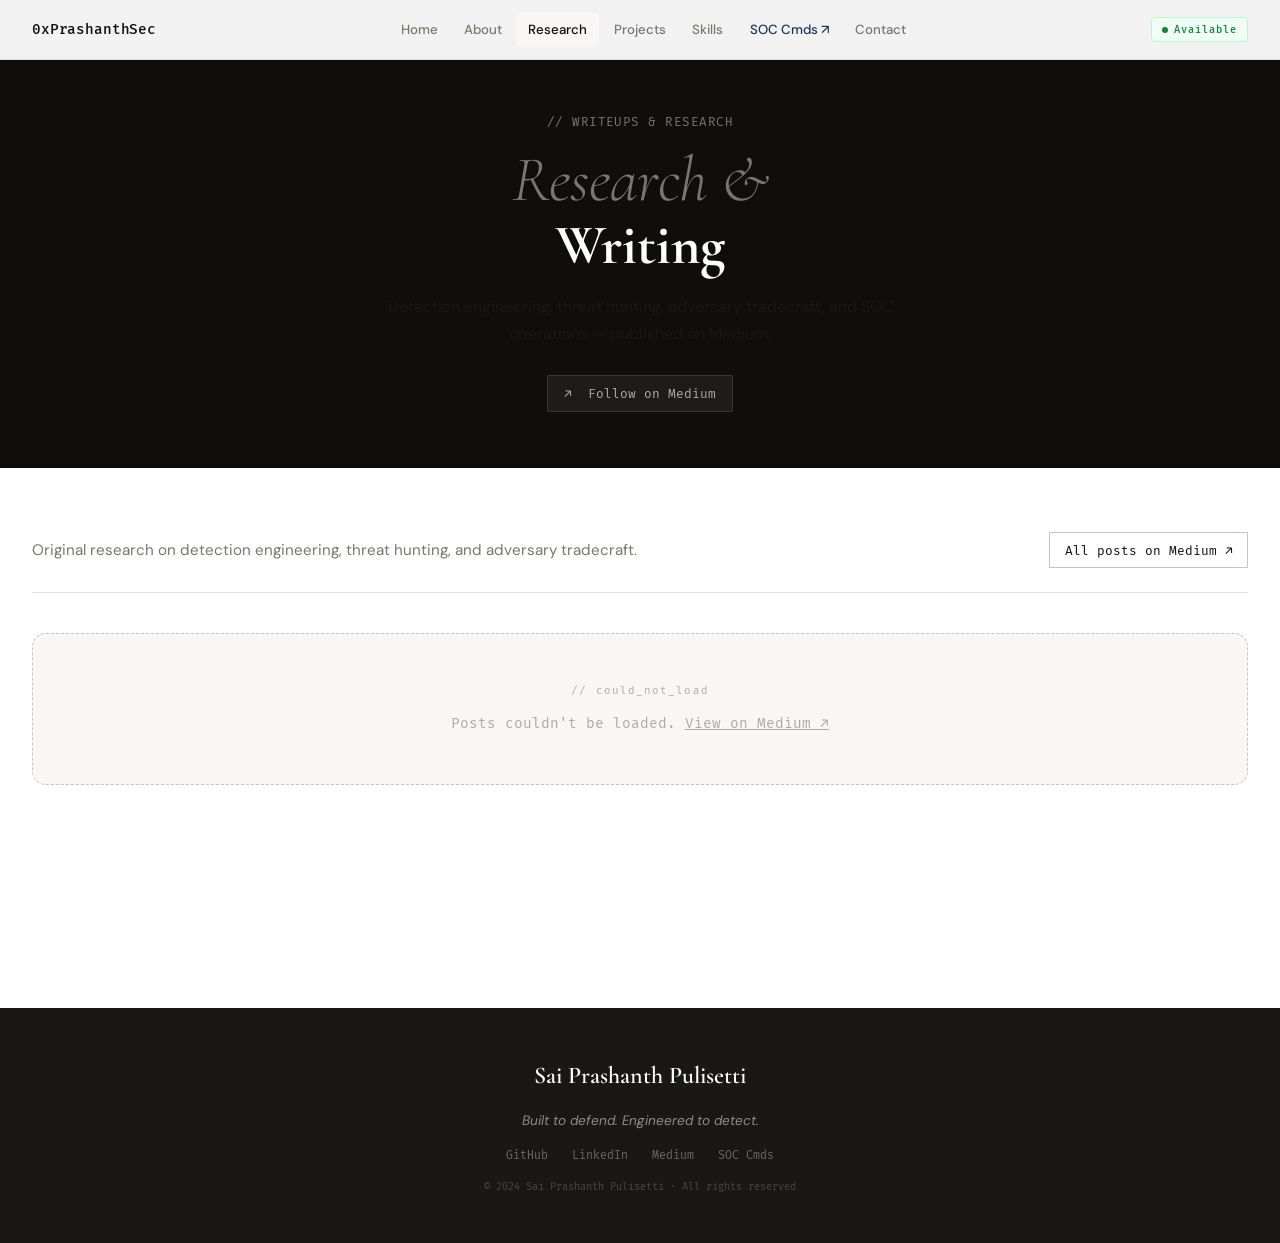
==== research.html @ 83d2a05a "Move Research to dedicated page with Medium RSS feed Creates research.html as a standalone page that" ====
<!DOCTYPE html>
<html lang="en">
<head>
    <meta charset="UTF-8">
    <meta name="viewport" content="width=device-width, initial-scale=1.0">
    <meta name="description" content="Research & Writing — Sai Prashanth Pulisetti. Detection engineering, threat hunting, and adversary tradecraft on Medium.">
    <title>Research — Sai Prashanth</title>
    <link rel="preconnect" href="https://fonts.googleapis.com">
    <link rel="preconnect" href="https://fonts.gstatic.com" crossorigin>
    <link href="https://fonts.googleapis.com/css2?family=Cormorant+Garamond:ital,wght@0,300;0,400;0,500;0,600;0,700;1,400&family=DM+Sans:opsz,wght@9..40,300;9..40,400;9..40,500;9..40,600&family=Fira+Mono:wght@400;500&display=swap" rel="stylesheet">
    <link rel="stylesheet" href="./styles.css">
    <style>
        .research-page-hero {
            padding: 7rem 0 3.5rem;
            background: var(--black);
            text-align: center;
        }
        .research-page-hero .sec-tag {
            color: var(--gray-500);
            font-family: var(--font-mono);
            font-size: .78rem;
            letter-spacing: .12em;
            text-transform: uppercase;
            display: block;
            margin-bottom: .75rem;
        }
        .research-page-hero h1 {
            font-family: var(--font-display);
            font-size: clamp(2.2rem, 5vw, 3.5rem);
            font-weight: 300;
            color: var(--white);
            line-height: 1.1;
            margin-bottom: 1rem;
        }
        .research-page-hero h1 strong {
            font-weight: 700;
        }
        .research-page-hero p {
            color: var(--gray-400);
            font-size: 1rem;
            max-width: 540px;
            margin: 0 auto 1.75rem;
            line-height: 1.7;
        }
        .research-page-hero .medium-badge {
            display: inline-flex;
            align-items: center;
            gap: .5rem;
            background: rgba(255,255,255,.06);
            border: 1px solid rgba(255,255,255,.12);
            color: var(--gray-300);
            font-family: var(--font-mono);
            font-size: .8rem;
            padding: .45rem 1rem;
            border-radius: 2px;
            text-decoration: none;
            transition: background .2s, border-color .2s;
        }
        .research-page-hero .medium-badge:hover {
            background: rgba(255,255,255,.1);
            border-color: rgba(255,255,255,.25);
        }
        .research-main {
            background: var(--bg-light);
            min-height: 60vh;
            padding: 4rem 0 6rem;
        }
        .research-topbar {
            display: flex;
            align-items: center;
            justify-content: space-between;
            flex-wrap: wrap;
            gap: 1rem;
            margin-bottom: 2.5rem;
            padding-bottom: 1.5rem;
            border-bottom: 1px solid var(--border);
        }
        .research-topbar p {
            color: var(--gray-500);
            font-size: .95rem;
            margin: 0;
        }
        .research-topbar a {
            font-family: var(--font-mono);
            font-size: .8rem;
            color: var(--black);
            border: 1px solid var(--border-dk);
            padding: .4rem .9rem;
            text-decoration: none;
            transition: background .2s;
        }
        .research-topbar a:hover {
            background: var(--black);
            color: var(--white);
        }
    </style>
</head>
<body>

    <!-- Navigation -->
    <nav class="navbar" id="navbar">
        <div class="nav-inner">
            <a href="index.html" class="nav-brand">0xPrashanthSec</a>
            <ul class="nav-list" id="nav-list">
                <li><a href="index.html#home" class="nlink">Home</a></li>
                <li><a href="index.html#about" class="nlink">About</a></li>
                <li><a href="research.html" class="nlink active">Research</a></li>
                <li><a href="index.html#projects" class="nlink">Projects</a></li>
                <li><a href="index.html#arsenal" class="nlink">Skills</a></li>
                <li><a href="https://github.com/0xPrashanthSec/SOC-Investigations" target="_blank" class="nlink nlink-ext">SOC Cmds ↗</a></li>
                <li><a href="index.html#contact" class="nlink">Contact</a></li>
            </ul>
            <div class="nav-trail">
                <div class="availability"><span class="av-dot"></span><span>Available</span></div>
                <button class="burger" id="burger">
                    <span></span><span></span><span></span>
                </button>
            </div>
        </div>
    </nav>

    <!-- Page Hero -->
    <div class="research-page-hero">
        <span class="sec-tag">// writeups &amp; research</span>
        <h1><em class="ht-light">Research &amp;</em> <strong>Writing</strong></h1>
        <p>Detection engineering, threat hunting, adversary tradecraft, and SOC operations — published on Medium.</p>
        <a href="https://medium.com/@prashanth-pulisetti" target="_blank" rel="noopener noreferrer" class="medium-badge">
            ↗ &nbsp;Follow on Medium
        </a>
    </div>

    <!-- Blog Listing -->
    <div class="research-main">
        <div class="container">
            <div class="research-topbar">
                <p>Original research on detection engineering, threat hunting, and adversary tradecraft.</p>
                <a href="https://medium.com/@prashanth-pulisetti" target="_blank" rel="noopener noreferrer">All posts on Medium ↗</a>
            </div>
            <div id="medium-posts">
                <div class="research-placeholder">
                    <span class="rph-label">// loading</span>
                    <p>Fetching posts…</p>
                </div>
            </div>
        </div>
    </div>

    <!-- Footer -->
    <footer class="footer">
        <div class="container">
            <div class="footer-inner">
                <div class="footer-logo">Sai Prashanth Pulisetti</div>
                <p class="footer-sub">Built to defend. Engineered to detect.</p>
                <div class="footer-links">
                    <a href="https://github.com/0xPrashanthSec" target="_blank">GitHub</a>
                    <a href="https://linkedin.com/in/0xPrashanthSec" target="_blank">LinkedIn</a>
                    <a href="https://medium.com/@prashanth-pulisetti" target="_blank">Medium</a>
                    <a href="https://github.com/0xPrashanthSec/SOC-Investigations" target="_blank">SOC Cmds</a>
                </div>
                <p class="footer-copy">© 2024 Sai Prashanth Pulisetti · All rights reserved</p>
            </div>
        </div>
    </footer>

    <script src="./script.js"></script>
    <script>
    (function () {
        var USERNAME   = 'prashanth-pulisetti';
        var MEDIUM_RSS = 'https://medium.com/feed/@' + USERNAME;

        function fmt(dateStr) {
            return new Date(dateStr).toLocaleDateString('en-US', { year:'numeric', month:'short', day:'numeric' });
        }
        function strip(html) {
            var d = document.createElement('div'); d.innerHTML = html;
            return (d.textContent || d.innerText || '').trim();
        }

        function parseRSS(xmlStr) {
            var doc   = new DOMParser().parseFromString(xmlStr, 'text/xml');
            var nodes = Array.from(doc.querySelectorAll('item'));
            return nodes.map(function (n) {
                var linkEl = n.querySelector('link');
                var link   = (linkEl && linkEl.nextSibling) ? linkEl.nextSibling.nodeValue : '';
                if (!link) link = n.querySelector('guid') ? n.querySelector('guid').textContent : '';

                var contentEls = n.getElementsByTagNameNS(
                    'http://purl.org/rss/1.0/modules/content/', 'encoded');
                var content = contentEls.length ? contentEls[0].textContent : '';

                return {
                    title:       n.querySelector('title')       ? n.querySelector('title').textContent : '',
                    link:        link.trim(),
                    pubDate:     n.querySelector('pubDate')     ? n.querySelector('pubDate').textContent : '',
                    description: n.querySelector('description') ? n.querySelector('description').textContent : '',
                    content:     content,
                    categories:  Array.from(n.querySelectorAll('category')).map(function (c) { return c.textContent; })
                };
            });
        }

        function render(items) {
            var wrap = document.getElementById('medium-posts');
            if (!wrap) return;

            if (!items || items.length === 0) {
                wrap.innerHTML =
                    '<div class="research-placeholder">' +
                    '<span class="rph-label">// no_posts_yet</span>' +
                    '<p>No posts published yet — <a href="https://medium.com/@' + USERNAME +
                    '" target="_blank" style="color:inherit;text-decoration:underline">follow on Medium ↗</a></p>' +
                    '</div>';
                return;
            }

            var grid = document.createElement('div');
            grid.className = 'blogs-grid';

            items.forEach(function (item) {
                var tags  = (item.categories || []).slice(0, 3);
                var date  = item.pubDate ? fmt(item.pubDate) : '';
                var blurb = strip(item.description || item.content || '').slice(0, 160);

                var card       = document.createElement('a');
                card.href      = item.link;
                card.target    = '_blank';
                card.rel       = 'noopener noreferrer';
                card.className = 'bcard';

                card.innerHTML =
                    '<div class="bcard-meta">' +
                        '<span class="bcat">Medium</span>' +
                        (date ? '<span class="bdt">' + date + '</span>' : '') +
                    '</div>' +
                    '<h3>' + item.title + '</h3>' +
                    (blurb ? '<p>' + blurb + '…</p>' : '') +
                    (tags.length
                        ? '<div class="btags">' +
                            tags.map(function (t) { return '<span>' + t + '</span>'; }).join('') +
                          '</div>'
                        : '') +
                    '<span class="bread">Read on Medium →</span>';

                grid.appendChild(card);
            });

            wrap.innerHTML = '';
            wrap.appendChild(grid);
        }

        function showError() {
            var wrap = document.getElementById('medium-posts');
            if (wrap) wrap.innerHTML =
                '<div class="research-placeholder">' +
                '<span class="rph-label">// could_not_load</span>' +
                '<p>Posts couldn\'t be loaded. ' +
                '<a href="https://medium.com/@' + USERNAME + '" target="_blank" ' +
                'style="color:inherit;text-decoration:underline">View on Medium ↗</a></p>' +
                '</div>';
        }

        /* 1. allorigins proxy → parse RSS directly */
        fetch('https://api.allorigins.win/get?url=' + encodeURIComponent(MEDIUM_RSS))
            .then(function (r) { if (!r.ok) throw new Error(); return r.json(); })
            .then(function (json) {
                if (!json.contents) throw new Error();
                var items = parseRSS(json.contents);
                if (items.length > 0) { render(items); return; }
                /* 2. Fallback: rss2json */
                return fetch('https://api.rss2json.com/v1/api.json?rss_url=' +
                    encodeURIComponent(MEDIUM_RSS) + '&count=20')
                    .then(function (r2) { return r2.json(); })
                    .then(function (d) {
                        render((d.status === 'ok' && d.items) ? d.items : []);
                    });
            })
            .catch(function () {
                fetch('https://api.rss2json.com/v1/api.json?rss_url=' +
                    encodeURIComponent(MEDIUM_RSS) + '&count=20')
                    .then(function (r) { return r.json(); })
                    .then(function (d) {
                        render((d.status === 'ok' && d.items) ? d.items : []);
                    })
                    .catch(showError);
            });
    })();
    </script>
</body>
</html>
---- styles.css ----
/* ============================================================
   0xPrashanthSec — Editorial Monochrome
   Fonts: Cormorant Garamond (display) | DM Sans (body) | Fira Mono (code)
   Palette: White · Off-white · Black · Warm grays
            Muted accents ONLY for severity classification
   ============================================================ */

:root {
    --white:      #ffffff;
    --off-white:  #f8f7f5;
    --paper:      #f2f0ed;
    --border:     #e2dfd9;
    --border-dk:  #c8c4bc;
    --gray-100:   #e8e5e0;
    --gray-300:   #b0aba2;
    --gray-500:   #7a766e;
    --gray-700:   #454340;
    --near-black: #1a1816;
    --black:      #0f0e0c;

    /* One accent only — deep ink blue, refined not neon */
    --accent:     #1d3557;
    --accent-lt:  #e8edf3;

    /* Severity — muted professional palette */
    --sev-red:    #b91c1c;
    --sev-red-bg: #fef2f2;
    --sev-ora:    #c2410c;
    --sev-ora-bg: #fff7ed;
    --sev-blu:    #1d4ed8;
    --sev-blu-bg: #eff6ff;
    --sev-grn:    #15803d;
    --sev-grn-bg: #f0fdf4;

    --font-display: 'Cormorant Garamond', Georgia, serif;
    --font-body:    'DM Sans', system-ui, sans-serif;
    --font-mono:    'Fira Mono', 'Courier New', monospace;

    --ease: cubic-bezier(.4,0,.2,1);
    --dur:  0.25s;

    --radius-sm:  6px;
    --radius:     10px;
    --radius-lg:  14px;

    --shadow-sm: 0 1px 3px rgba(0,0,0,.07), 0 1px 2px rgba(0,0,0,.04);
    --shadow:    0 4px 16px rgba(0,0,0,.08), 0 1px 4px rgba(0,0,0,.04);
    --shadow-lg: 0 16px 48px rgba(0,0,0,.12), 0 4px 12px rgba(0,0,0,.06);
}

/* ── Reset ── */
*,*::before,*::after { margin:0; padding:0; box-sizing:border-box; }
html { scroll-behavior:smooth; font-size:16px; }
body {
    font-family: var(--font-body);
    background: var(--white);
    color: var(--near-black);
    line-height: 1.65;
    overflow-x: hidden;
}
a { text-decoration:none; color:inherit; }
ul { list-style:none; }
button { cursor:pointer; border:none; background:none; font-family:inherit; color:inherit; }
strong { font-weight:600; }
img { max-width:100%; }

::-webkit-scrollbar { width:5px; }
::-webkit-scrollbar-track { background:var(--off-white); }
::-webkit-scrollbar-thumb { background:var(--border-dk); border-radius:3px; }
::-webkit-scrollbar-thumb:hover { background:var(--gray-500); }

::selection { background:var(--near-black); color:var(--white); }

/* ── Navbar ── */
.navbar {
    position: fixed;
    top: 0; left:0; right:0; z-index:1000;
    height: 60px;
    background: rgba(255,255,255,.95);
    border-bottom: 1px solid var(--border);
    backdrop-filter: blur(16px);
    transition: box-shadow var(--dur) var(--ease), background var(--dur) var(--ease);
}
.navbar.scrolled {
    box-shadow: var(--shadow);
    background: rgba(255,255,255,.98);
}
.nav-inner {
    max-width: 1280px;
    margin: 0 auto;
    padding: 0 2rem;
    height: 100%;
    display: flex;
    align-items: center;
    justify-content: space-between;
    gap: 1.5rem;
}
.nav-brand {
    font-family: var(--font-mono);
    font-size: .9rem;
    font-weight: 500;
    color: var(--black);
    flex-shrink: 0;
    letter-spacing: -.01em;
}
.nav-list {
    display: flex;
    align-items: center;
    gap:.15rem;
    flex:1;
    justify-content: center;
}
.nlink {
    font-family: var(--font-body);
    font-size: .83rem;
    font-weight: 500;
    color: var(--gray-500);
    padding: .4rem .75rem;
    border-radius: var(--radius-sm);
    transition: color var(--dur), background var(--dur);
    display: flex;
    align-items: center;
    gap: 5px;
    position: relative;
}
.nlink:hover, .nlink.active { color:var(--black); background:var(--off-white); }
.nlink-ext { color:var(--accent); }
.nlink-ext:hover { background:var(--accent-lt); color:var(--accent); }

.nav-trail { display:flex; align-items:center; gap:1rem; flex-shrink:0; }
.availability {
    display: flex; align-items:center; gap:6px;
    font-family: var(--font-mono);
    font-size:.65rem;
    font-weight:500;
    letter-spacing:.1em;
    color: var(--sev-grn);
    border: 1px solid #bbf7d0;
    background: var(--sev-grn-bg);
    padding: 3px 10px;
    border-radius: 4px;
}
.av-dot { width:6px; height:6px; border-radius:50%; background:var(--sev-grn); animation:pulse-grn 2s infinite; }

.burger { display:none; flex-direction:column; gap:5px; padding:4px; }
.burger span { display:block; width:21px; height:2px; background:var(--near-black); border-radius:2px; transition:var(--dur); }
.burger.open span:nth-child(1) { transform:translateY(7px) rotate(45deg); }
.burger.open span:nth-child(2) { opacity:0; }
.burger.open span:nth-child(3) { transform:translateY(-7px) rotate(-45deg); }

/* ── Layout ── */
.container { max-width:1280px; margin:0 auto; padding:0 2rem; }
.bg-white { background:var(--white); }
.bg-light { background:var(--off-white); }
.section { padding:5.5rem 0; }

/* Section Headers */
.sec-hd { text-align:center; margin-bottom:3rem; }
.sec-tag {
    font-family:var(--font-mono);
    font-size:.72rem;
    color:var(--gray-500);
    letter-spacing:.1em;
    display:block;
    margin-bottom:.5rem;
}
.sec-title {
    font-family: var(--font-display);
    font-size: 3rem;
    font-weight: 600;
    color: var(--black);
    letter-spacing: -.01em;
    line-height: 1.1;
    margin-bottom: .9rem;
}
.sec-rule {
    width:40px; height:2px;
    background:var(--near-black);
    margin:0 auto;
    border-radius:2px;
}

/* Reveal */
.reveal { opacity:0; transform:translateY(20px); transition:opacity .55s var(--ease), transform .55s var(--ease); }
.reveal.visible { opacity:1; transform:none; }

/* ── HERO ── */
.hero {
    position: relative;
    min-height: 100svh;
    padding-top: 60px;
    padding-bottom: 2rem;
    background: var(--white);
    display: flex;
    flex-direction: column;
    justify-content: center;
    overflow: hidden;
}
#hero-canvas {
    position: absolute;
    top: 0; left: 0;
    width: 100%; height: 100%;
    z-index: 0;
    opacity: .5;
    pointer-events: none;
}
.hero-inner {
    position:relative; z-index:1;
    max-width:1280px;
    margin:0 auto;
    width:100%;
    padding:3rem 2rem 2rem;
    display:grid;
    grid-template-columns:1fr 1fr;
    gap:4rem;
    align-items:center;
}

/* Hero left */
.hero-eyebrow {
    display:flex; align-items:center; gap:.75rem;
    font-family:var(--font-mono);
    font-size:.68rem;
    letter-spacing:.1em;
    color:var(--gray-500);
    margin-bottom:1.5rem;
}
.eyebrow-line { display:block; width:28px; height:1px; background:var(--border-dk); flex-shrink:0; }
.hero-title {
    margin-bottom:1.5rem;
    line-height:1;
}
.ht-light {
    display:block;
    font-family:var(--font-display);
    font-size:4rem;
    font-weight:300;
    font-style:italic;
    color:var(--gray-500);
    letter-spacing:-.01em;
}
.ht-bold {
    display:block;
    font-family:var(--font-display);
    font-size:5rem;
    font-weight:700;
    font-style:normal;
    color:var(--black);
    letter-spacing:-.02em;
    line-height:.95;
}
.hero-role {
    display:flex; align-items:center;
    font-family:var(--font-mono);
    font-size:.9rem;
    color:var(--gray-700);
    margin-bottom:1.5rem;
    min-height:1.6em;
    gap:4px;
}
.hr-arrow { color:var(--gray-300); }
.hr-typed { color:var(--near-black); font-weight:500; }
.hr-caret { color:var(--near-black); animation:blink .8s step-end infinite; }
.hero-bio {
    font-size:1.05rem;
    color:var(--gray-500);
    line-height:1.75;
    margin-bottom:2rem;
    max-width:500px;
}
.certs { display:flex; flex-wrap:wrap; gap:.5rem; margin-bottom:2rem; }
.cert {
    font-family:var(--font-mono);
    font-size:.66rem;
    font-weight:500;
    letter-spacing:.1em;
    padding:4px 10px;
    border:1px solid var(--border-dk);
    border-radius:4px;
    color:var(--gray-700);
    background:var(--off-white);
    transition:var(--dur);
}
.cert:hover { background:var(--near-black); color:var(--white); border-color:var(--near-black); }
.hero-btns { display:flex; gap:.75rem; flex-wrap:wrap; }
.hbtn {
    font-family:var(--font-body);
    font-size:.85rem;
    font-weight:600;
    padding:.75rem 1.5rem;
    border-radius:var(--radius-sm);
    transition:all var(--dur) var(--ease);
}
.hbtn-dark    { background:var(--black); color:var(--white); }
.hbtn-dark:hover { background:var(--gray-700); transform:translateY(-1px); box-shadow:var(--shadow); }
.hbtn-outline { border:1.5px solid var(--near-black); color:var(--near-black); }
.hbtn-outline:hover { background:var(--near-black); color:var(--white); transform:translateY(-1px); }
.hbtn-ghost { color:var(--gray-500); border:1.5px solid var(--border); }
.hbtn-ghost:hover { color:var(--near-black); border-color:var(--border-dk); background:var(--off-white); }

/* Terminal */
.terminal {
    background:#111110;
    border-radius:var(--radius-lg);
    overflow:hidden;
    box-shadow:var(--shadow-lg);
    border:1px solid rgba(0,0,0,.12);
}
.term-header {
    background:#1e1d1c;
    padding:.75rem 1rem;
    display:flex;
    align-items:center;
    gap:.75rem;
    border-bottom:1px solid rgba(255,255,255,.06);
}
.term-traffic { display:flex; gap:6px; }
.tt { width:11px; height:11px; border-radius:50%; }
.tt.close { background:#ff5f57; }
.tt.min   { background:#febc2e; }
.tt.max   { background:#28c840; }
.term-name { font-family:var(--font-mono); font-size:.72rem; color:rgba(255,255,255,.35); flex:1; text-align:center; }
.term-tag  { font-family:var(--font-mono); font-size:.62rem; color:rgba(255,255,255,.2); border:1px solid rgba(255,255,255,.08); padding:2px 8px; border-radius:3px; }
.term-body {
    padding:1.25rem 1.5rem;
    font-family:var(--font-mono);
    font-size:.78rem;
    line-height:1.9;
    color:rgba(255,255,255,.5);
}
.term-body p { margin:0; }
.tp { color:#64d97b; }
.tc { color:rgba(255,255,255,.85); }
.to { color:rgba(255,255,255,.45); padding-left:1rem; }
.dim { color:rgba(255,255,255,.2); }
.em  { color:#a8d5a2; padding-left:1rem; }
.acc { color:#7ec8e3; padding-left:1rem; }
.blink-cur { color:#64d97b; animation:blink .85s step-end infinite; }

/* ── About ── */
.about-grid { display:grid; grid-template-columns:1fr 1fr; gap:4rem; align-items:start; }
.about-text p { color:var(--gray-700); font-size:1.05rem; line-height:1.8; margin-bottom:1.25rem; }
.about-text strong { color:var(--near-black); }
.about-links { display:flex; gap:.65rem; flex-wrap:wrap; margin-top:1.5rem; }
.alink {
    font-size:.82rem;
    font-weight:500;
    padding:.45rem .95rem;
    border:1px solid var(--border);
    border-radius:var(--radius-sm);
    color:var(--gray-700);
    transition:var(--dur);
}
.alink:hover { border-color:var(--near-black); color:var(--near-black); background:var(--off-white); }

.profile-box {
    border:1px solid var(--border);
    border-radius:var(--radius-lg);
    overflow:hidden;
    margin-bottom:1.5rem;
    background:var(--white);
    box-shadow:var(--shadow-sm);
}
.pb-head {
    font-family:var(--font-mono);
    font-size:.7rem;
    letter-spacing:.08em;
    color:var(--gray-500);
    padding:.75rem 1.25rem;
    background:var(--paper);
    border-bottom:1px solid var(--border);
}
.pb-body { padding:.25rem 0; }
.pb-row { display:flex; gap:1rem; align-items:baseline; padding:.6rem 1.25rem; border-bottom:1px solid rgba(0,0,0,.04); font-size:.85rem; }
.pb-row:last-child { border-bottom:none; }
.pb-k { font-family:var(--font-mono); font-size:.68rem; color:var(--gray-300); min-width:100px; flex-shrink:0; letter-spacing:.04em; }
.pb-v { color:var(--gray-700); }
.status-ok { color:var(--sev-grn); font-weight:500; }

.timeline-box { }
.tlb-head { font-family:var(--font-mono); font-size:.68rem; letter-spacing:.1em; color:var(--gray-300); text-transform:uppercase; margin-bottom:1.25rem; }
.tl-track { position:relative; padding-left:1.5rem; }
.tl-track::before { content:''; position:absolute; left:0; top:6px; bottom:6px; width:1px; background:var(--border); }
.tl-item { position:relative; padding-left:1rem; margin-bottom:1.5rem; }
.tl-dot {
    position:absolute; left:-1.5rem; top:6px;
    width:8px; height:8px;
    border-radius:50%;
    background:var(--white);
    border:2px solid var(--near-black);
    transform:translateX(-3px);
}
.tl-body { display:flex; flex-direction:column; gap:2px; }
.tl-date { font-family:var(--font-mono); font-size:.68rem; color:var(--gray-300); }
.tl-role { font-size:.92rem; font-weight:600; color:var(--near-black); }
.tl-org  { font-size:.82rem; color:var(--gray-500); }

/* ── Projects ── */
.proj-grid { display:grid; gap:1.25rem; }
.main-proj  { grid-template-columns:repeat(3,1fr); }
.mini-proj  { grid-template-columns:repeat(2,1fr); }

.pcard {
    background:var(--white);
    border:1px solid var(--border);
    border-radius:var(--radius-lg);
    padding:1.75rem;
    transition:box-shadow var(--dur), transform var(--dur), border-color var(--dur);
    position:relative;
    overflow:hidden;
}
.pcard::after {
    content:'';
    position:absolute; top:0; left:0; right:0;
    height:2px;
    background:var(--near-black);
    transform:scaleX(0);
    transform-origin:left;
    transition:transform .3s var(--ease);
}
.pcard:hover { box-shadow:var(--shadow-lg); transform:translateY(-4px); border-color:var(--border-dk); }
.pcard:hover::after { transform:scaleX(1); }

.pcard-top { display:flex; align-items:center; justify-content:space-between; margin-bottom:1rem; flex-wrap:wrap; gap:.5rem; }
.pnum { font-family:var(--font-mono); font-size:1.5rem; font-weight:500; color:var(--border-dk); }
.chips { display:flex; gap:.4rem; flex-wrap:wrap; }
.chip {
    font-family:var(--font-mono);
    font-size:.62rem; font-weight:500;
    letter-spacing:.05em;
    padding:3px 8px;
    border-radius:3px;
    background:var(--off-white);
    color:var(--gray-500);
    border:1px solid var(--border);
}
.pcard h3 { font-family:var(--font-display); font-size:1.35rem; font-weight:600; color:var(--black); margin-bottom:.75rem; letter-spacing:-.01em; }
.pcard p  { font-size:.9rem; color:var(--gray-700); line-height:1.7; margin-bottom:1rem; }
.pfeatures { margin-bottom:1.25rem; }
.pfeatures li { font-size:.84rem; color:var(--gray-700); padding:.3rem 0 .3rem 1.1rem; position:relative; border-bottom:1px solid var(--off-white); }
.pfeatures li:last-child { border:none; }
.pfeatures li::before { content:'—'; position:absolute; left:0; color:var(--gray-300); font-size:.7rem; top:.4rem; }
.pcard-foot { padding-top:.9rem; border-top:1px solid var(--border); display:flex; align-items:center; justify-content:space-between; }
.pcta {
    font-size:.8rem; font-weight:600;
    padding:.45rem 1.1rem;
    border-radius:var(--radius-sm);
    background:var(--black); color:var(--white);
    transition:var(--dur);
}
.pcta:hover { background:var(--gray-700); }
.pcta.ghost { background:var(--off-white); color:var(--near-black); border:1px solid var(--border); }
.pcta.ghost:hover { background:var(--near-black); color:var(--white); border-color:var(--near-black); }
.plabel { font-family:var(--font-mono); font-size:.7rem; color:var(--gray-300); font-style:italic; }
.mini-pcard { padding:1.25rem; }
.mini-pcard h3 { font-size:1.1rem; }

.mini-section {
    margin-top:1.5rem;
    padding:1.75rem;
    background:var(--off-white);
    border-radius:var(--radius-lg);
    border:1px solid var(--border);
}
.mini-heading { font-family:var(--font-display); font-size:1.3rem; font-weight:600; color:var(--gray-700); margin-bottom:1.25rem; padding-bottom:.75rem; border-bottom:1px solid var(--border); }
.mini-section .pcard { background:var(--white); }

/* ── Skills ── */
.skills-grid { display:grid; grid-template-columns:repeat(4,1fr); gap:1.1rem; }
.skcard {
    background:var(--white);
    border:1px solid var(--border);
    border-radius:var(--radius-lg);
    padding:1.25rem;
    transition:box-shadow var(--dur), border-color var(--dur);
}
.skcard:hover { box-shadow:var(--shadow); border-color:var(--border-dk); }
.skc-hd { display:flex; align-items:center; gap:.6rem; margin-bottom:.9rem; padding-bottom:.75rem; border-bottom:1px solid var(--border); }
.skc-hd span { font-size:1.1rem; }
.skc-hd h3 { font-family:var(--font-body); font-size:.88rem; font-weight:600; color:var(--near-black); }
.sktags { display:flex; flex-wrap:wrap; gap:.4rem; }
.sktag {
    font-family:var(--font-mono);
    font-size:.63rem;
    padding:3px 8px;
    border-radius:3px;
    border:1px solid var(--border);
    color:var(--gray-500);
    background:var(--off-white);
    transition:var(--dur);
    cursor:default;
}
.sktag:hover { background:var(--near-black); color:var(--white); border-color:var(--near-black); }
.sktag.bold { color:var(--near-black); border-color:var(--border-dk); background:var(--paper); font-weight:500; }

/* Research placeholder */
.research-placeholder {
    border:1px dashed var(--border-dk);
    border-radius:var(--radius-lg);
    padding:3rem 2rem;
    text-align:center;
    background:var(--off-white);
}
.rph-label {
    font-family:var(--font-mono);
    font-size:.68rem;
    letter-spacing:.1em;
    color:var(--gray-300);
    display:block;
    margin-bottom:.75rem;
}
.research-placeholder p {
    font-size:.9rem;
    color:var(--gray-300);
    font-family:var(--font-mono);
}

/* ── Blogs / Research ── */
.blogs-topbar { margin-bottom:2.25rem; padding-bottom:1.25rem; border-bottom:1px solid var(--border); }
.blogs-topbar p { color:var(--gray-500); font-size:.95rem; }

.blogs-grid { display:grid; grid-template-columns:repeat(3,1fr); gap:1.1rem; }
.bcard {
    background:var(--white);
    border:1px solid var(--border);
    border-radius:var(--radius-lg);
    padding:1.5rem;
    display:flex; flex-direction:column; gap:.75rem;
    transition:box-shadow var(--dur), transform var(--dur), border-color var(--dur);
}
.bcard:hover { box-shadow:var(--shadow); transform:translateY(-3px); border-color:var(--border-dk); }
.bcard-meta { display:flex; align-items:center; justify-content:space-between; }
.bcat { font-family:var(--font-mono); font-size:.62rem; font-weight:500; color:var(--accent); letter-spacing:.08em; text-transform:uppercase; }
.bdt  { font-family:var(--font-mono); font-size:.62rem; color:var(--gray-300); }
.bcard h3 { font-family:var(--font-display); font-size:1.12rem; font-weight:600; color:var(--black); line-height:1.3; }
.bcard p  { font-size:.86rem; color:var(--gray-500); line-height:1.65; flex:1; }
.btags { display:flex; flex-wrap:wrap; gap:.35rem; }
.btags span { font-family:var(--font-mono); font-size:.6rem; padding:3px 7px; border-radius:3px; border:1px solid var(--border); color:var(--gray-300); background:var(--off-white); }
.bread { font-family:var(--font-mono); font-size:.72rem; color:var(--near-black); font-weight:500; transition:var(--dur); align-self:flex-start; }
.bread:hover { color:var(--accent); text-decoration:underline; }

/* ── Recognition ── */
.rec-grid { display:grid; grid-template-columns:repeat(4,1fr); gap:1.1rem; }
.rcard {
    background:var(--white);
    border:1px solid var(--border);
    border-radius:var(--radius-lg);
    padding:1.75rem;
    text-align:center;
    transition:box-shadow var(--dur), transform var(--dur);
}
.rcard:hover { box-shadow:var(--shadow-lg); transform:translateY(-4px); }
.rcard-top { display:flex; align-items:center; justify-content:space-between; margin-bottom:1rem; }
.rbadge {
    font-family:var(--font-mono);
    font-size:.58rem; font-weight:700;
    letter-spacing:.1em;
    padding:3px 9px;
    border-radius:3px;
    border:1px solid transparent;
}
.rbadge.critical { background:var(--sev-red-bg); color:var(--sev-red); border-color:#fecaca; }
.rbadge.high     { background:var(--sev-ora-bg); color:var(--sev-ora); border-color:#fed7aa; }
.rbadge.medium   { background:var(--sev-blu-bg); color:var(--sev-blu); border-color:#bfdbfe; }
.rbadge.info     { background:var(--sev-grn-bg); color:var(--sev-grn); border-color:#bbf7d0; }
.rnum { font-family:var(--font-mono); font-size:1.5rem; font-weight:300; color:var(--border-dk); }
.rcard h3 { font-family:var(--font-display); font-size:1.05rem; font-weight:600; color:var(--black); margin-bottom:.5rem; }
.rcard p  { font-size:.84rem; color:var(--gray-500); line-height:1.6; }

/* ── Contact ── */
.contact-grid { display:grid; grid-template-columns:1fr 1fr; gap:4rem; align-items:start; }
.cgrid-left p { font-size:1.05rem; color:var(--gray-500); line-height:1.75; margin-bottom:2rem; }
.cinfo { margin-bottom:2rem; border-top:1px solid var(--border); }
.cinfo-row { display:flex; gap:1.5rem; align-items:baseline; padding:.85rem 0; border-bottom:1px solid var(--border); }
.cinfo-k { font-family:var(--font-mono); font-size:.62rem; font-weight:500; letter-spacing:.1em; color:var(--gray-300); flex-shrink:0; min-width:85px; }
.cinfo-v { font-size:.9rem; color:var(--gray-700); }
.cinfo-lnk { color:var(--accent); transition:var(--dur); }
.cinfo-lnk:hover { text-decoration:underline; }
.social-links { display:flex; flex-wrap:wrap; gap:.6rem; }
.slink {
    font-family:var(--font-mono);
    font-size:.72rem; font-weight:500;
    padding:.5rem 1rem;
    border:1px solid var(--border);
    border-radius:var(--radius-sm);
    color:var(--gray-700);
    transition:var(--dur);
}
.slink:hover { background:var(--near-black); color:var(--white); border-color:var(--near-black); }

.code-window { background:#111110; border-radius:var(--radius-lg); overflow:hidden; box-shadow:var(--shadow-lg); }
.cw-bar { background:#1e1d1c; padding:.75rem 1rem; display:flex; align-items:center; gap:.5rem; border-bottom:1px solid rgba(255,255,255,.06); }
.cw-dot { width:11px; height:11px; border-radius:50%; }
.cw-dot.r { background:#ff5f57; }
.cw-dot.y { background:#febc2e; }
.cw-dot.g { background:#28c840; }
.cw-name { font-family:var(--font-mono); font-size:.72rem; color:rgba(255,255,255,.3); margin:0 auto; }
.cw-pre { padding:1.25rem 1.5rem; background:transparent !important; font-family:var(--font-mono) !important; font-size:.78rem !important; line-height:1.75; margin:0; }

/* ── Footer ── */
.footer { background:var(--near-black); color:rgba(255,255,255,.5); padding:3rem 0; }
.footer-inner { display:flex; flex-direction:column; align-items:center; gap:.85rem; text-align:center; }
.footer-logo { font-family:var(--font-display); font-size:1.5rem; font-weight:600; color:var(--white); }
.footer-sub { font-size:.85rem; font-style:italic; }
.footer-links { display:flex; gap:1.5rem; flex-wrap:wrap; justify-content:center; }
.footer-links a { font-family:var(--font-mono); font-size:.72rem; color:rgba(255,255,255,.35); transition:var(--dur); }
.footer-links a:hover { color:var(--white); }
.footer-copy { font-family:var(--font-mono); font-size:.65rem; color:rgba(255,255,255,.2); }

/* ── Keyframes ── */
@keyframes spin { to{transform:rotate(360deg)} }
@keyframes blink { 0%,100%{opacity:1} 50%{opacity:0} }
@keyframes pulse-grn { 0%,100%{box-shadow:0 0 0 0 rgba(21,128,61,.4)} 50%{box-shadow:0 0 0 5px transparent} }

/* ── Terminal overflow fix (all sizes) ── */
.term-body { overflow-x: auto; -webkit-overflow-scrolling: touch; }
.cw-pre    { overflow-x: auto; -webkit-overflow-scrolling: touch; }

/* ── Responsive ── */

/* Large tablets / small desktops */
@media (max-width: 1100px) {
    .skills-grid   { grid-template-columns: repeat(2, 1fr); }
    .rec-grid      { grid-template-columns: repeat(2, 1fr); }
    .blogs-grid    { grid-template-columns: repeat(2, 1fr); }
    .main-proj     { grid-template-columns: 1fr 1fr; }
    .hero-inner    { gap: 3rem; }
}

/* Tablets */
@media (max-width: 900px) {
    .hero-inner    { grid-template-columns: 1fr; gap: 2.5rem; }
    .about-grid    { grid-template-columns: 1fr; gap: 2rem; }
    .contact-grid  { grid-template-columns: 1fr; gap: 2rem; }
    .ht-light      { font-size: 2.8rem; }
    .ht-bold       { font-size: 3.4rem; }
    .terminal      { max-width: 540px; }
    .sec-title     { font-size: 2.5rem; }
    .hero-right    { display: flex; justify-content: center; }
}

/* Mobile */
@media (max-width: 768px) {
    .navbar    { top: 0; }
    .hero      { padding-top: 60px; min-height: auto; }

    /* Mobile menu */
    .nav-list {
        position: fixed;
        top: 60px;
        left: -100%;
        right: 0;
        width: 100%;
        background: rgba(255, 255, 255, 0.99);
        border-bottom: 1px solid var(--border);
        flex-direction: column;
        padding: 1.25rem 1.5rem 2rem;
        gap: 0.15rem;
        transition: left 0.3s var(--ease);
        height: calc(100vh - 60px);
        overflow-y: auto;
        backdrop-filter: blur(20px);
        z-index: 999;
        box-shadow: 0 8px 32px rgba(0,0,0,0.12);
    }
    .nav-list.open  { left: 0; }
    .nlink          { font-size: 1rem; padding: 0.8rem 1rem; border-radius: var(--radius-sm); width: 100%; }
    .nlink:hover    { background: var(--off-white); }
    .burger         { display: flex; }
    .availability   { display: none; }

    /* Section spacing */
    .section    { padding: 3rem 0; }
    .container  { padding: 0 1.1rem; }
    .sec-title  { font-size: 2.1rem; }
    .sec-hd     { margin-bottom: 2rem; }

    /* Hero */
    .hero-inner     { grid-template-columns: 1fr; padding: 1.5rem 1.1rem 1rem; gap: 2rem; }
    .hero-right     { justify-content: stretch; }
    .ht-light       { font-size: 2rem; }
    .ht-bold        { font-size: 2.6rem; }
    .hero-eyebrow   { font-size: 0.62rem; flex-wrap: wrap; }
    .eyebrow-line   { display: none; }
    .hero-bio       { font-size: 0.95rem; max-width: 100%; }
    .certs          { gap: 0.4rem; }
    .cert           { font-size: 0.62rem; padding: 3px 8px; }
    .hero-btns      { gap: 0.6rem; }
    .hbtn           { padding: 0.7rem 1.2rem; font-size: 0.82rem; }
    .hero-role      { font-size: 0.82rem; }

    /* Terminal */
    .terminal       { max-width: 100%; width: 100%; }
    .term-body      { font-size: 0.72rem; padding: 1rem 1.1rem; line-height: 1.75; }
    .term-header    { padding: 0.6rem 0.9rem; }
    .term-tag       { display: none; }
    .term-name      { font-size: 0.65rem; }

    /* About */
    .about-text p   { font-size: 0.95rem; }
    .about-links    { gap: 0.5rem; }
    .alink          { font-size: 0.78rem; padding: 0.4rem 0.85rem; }
    .profile-box    { margin-bottom: 1.25rem; }
    .pb-row         { flex-direction: column; gap: 2px; padding: 0.65rem 1rem; }
    .pb-k           { min-width: auto; font-size: 0.6rem; }
    .pb-v           { font-size: 0.82rem; }
    .tl-track       { padding-left: 1.25rem; }
    .tl-role        { font-size: 0.88rem; }

    /* Projects */
    .main-proj      { grid-template-columns: 1fr; }
    .mini-proj      { grid-template-columns: 1fr; }
    .pcard          { padding: 1.4rem; }
    .mini-pcard     { padding: 1.1rem; }
    .pcard h3       { font-size: 1.2rem; }
    .pcard-top      { flex-wrap: wrap; gap: 0.5rem; }
    .pnum           { font-size: 1.1rem; }
    .mini-section   { padding: 1.25rem; }
    .pfeatures li   { font-size: 0.82rem; }

    /* Skills */
    .skills-grid    { grid-template-columns: 1fr 1fr; gap: 0.8rem; }
    .skcard         { padding: 1rem; }
    .skc-hd h3      { font-size: 0.8rem; }
    .sktag          { font-size: 0.6rem; padding: 2px 6px; }

    /* Blogs / Research */
    .blogs-topbar   { margin-bottom: 1.5rem; }
    .blogs-grid     { grid-template-columns: 1fr; }
    .bcard          { padding: 1.25rem; }
    .bcard h3       { font-size: 1rem; }
    .bcard p        { font-size: 0.83rem; }

    /* Recognition */
    .rec-grid       { grid-template-columns: 1fr 1fr; gap: 0.9rem; }
    .rcard          { padding: 1.25rem; }
    .rcard h3       { font-size: 0.95rem; }
    .rcard p        { font-size: 0.8rem; }
    .rcard-top      { margin-bottom: 0.75rem; }

    /* Contact */
    .cgrid-left p   { font-size: 0.95rem; }
    .cinfo-row      { flex-direction: column; gap: 3px; padding: 0.75rem 0; }
    .cinfo-k        { min-width: auto; font-size: 0.6rem; }
    .cinfo-v        { font-size: 0.88rem; }
    .social-links   { gap: 0.5rem; }
    .slink          { font-size: 0.7rem; padding: 0.45rem 0.9rem; }
    .cw-pre         { font-size: 0.72rem !important; padding: 1rem; }
    .code-window    { margin-top: 1rem; }

    /* Footer */
    .footer         { padding: 2rem 0; }
    .footer-logo    { font-size: 1.25rem; }
    .footer-links   { gap: 1rem; }
}

/* Small mobile */
@media (max-width: 480px) {
    .ht-light       { font-size: 1.7rem; }
    .ht-bold        { font-size: 2.1rem; }
    .hero-btns      { flex-direction: column; }
    .hbtn           { width: 100%; text-align: center; justify-content: center; }
    .sec-title      { font-size: 1.85rem; }
    .skills-grid    { grid-template-columns: 1fr; }
    .rec-grid       { grid-template-columns: 1fr; }
    .chips          { gap: 0.3rem; }
    .chip           { font-size: 0.58rem; padding: 2px 6px; }
    .certs          { gap: 0.35rem; }
    .cert           { font-size: 0.58rem; }
    .pcard-top      { align-items: flex-start; }
    .mini-section   { padding: 1rem; }
    .footer-links   { gap: 0.75rem; }
}
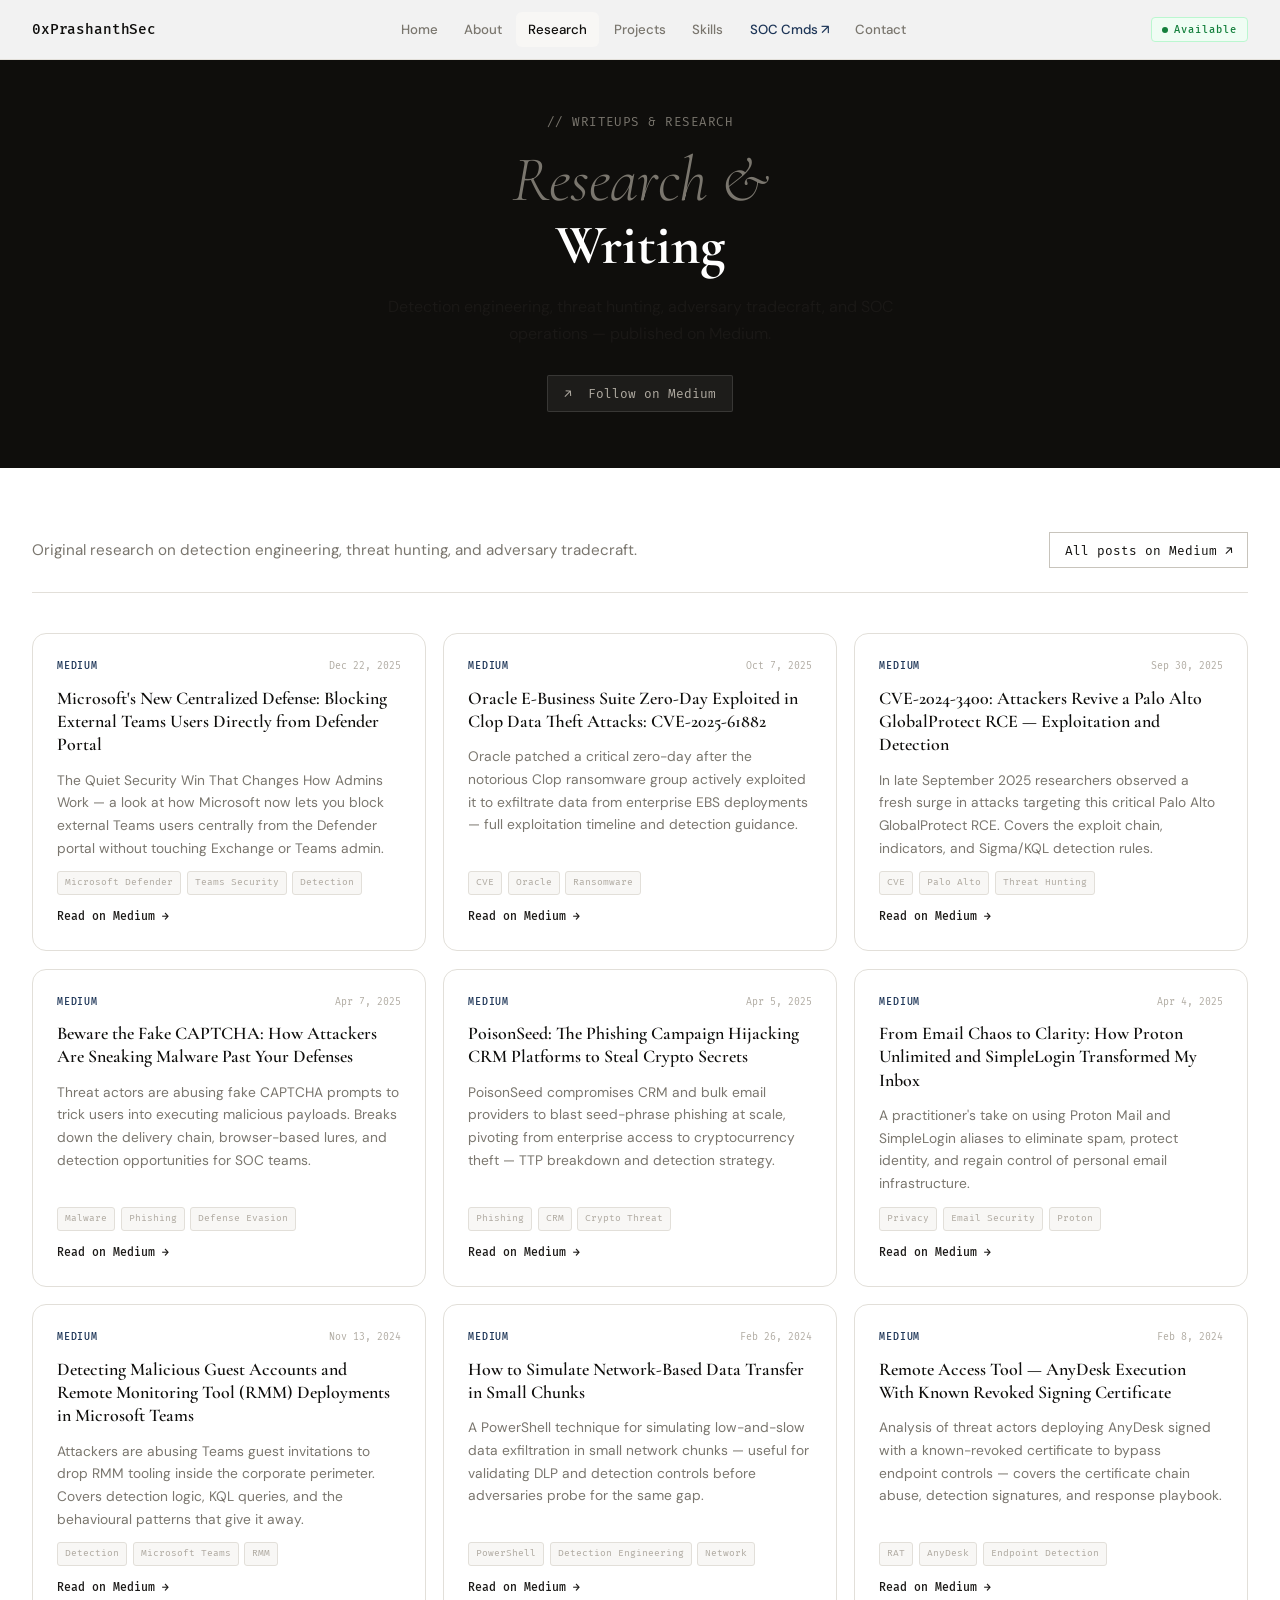
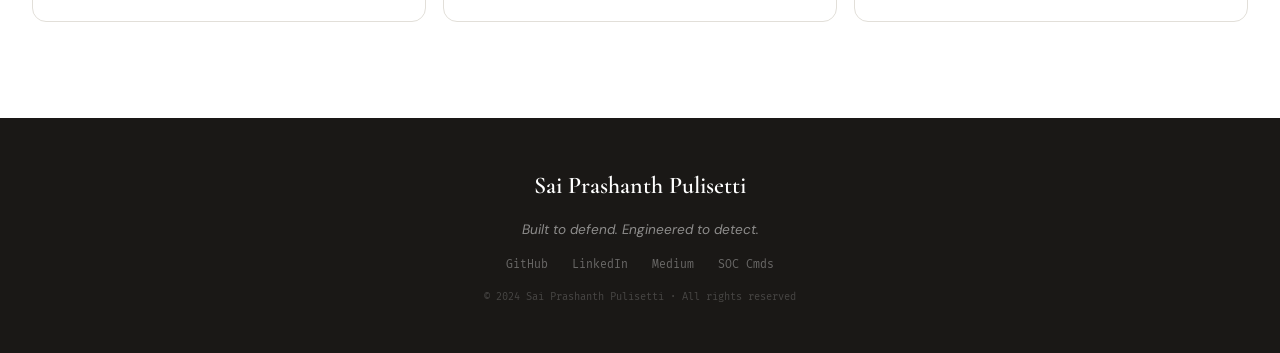
==== commit 7f8a11f4: "Replace broken RSS fetch with hardcoded Medium post cards Dynamic RSS proxy was returning no posts d" ====
--- a/research.html
+++ b/research.html
@@ -165,124 +165,102 @@
     <script src="./script.js"></script>
     <script>
     (function () {
-        var USERNAME   = 'prashanth-pulisetti';
-        var MEDIUM_RSS = 'https://medium.com/feed/@' + USERNAME;
-
-        function fmt(dateStr) {
-            return new Date(dateStr).toLocaleDateString('en-US', { year:'numeric', month:'short', day:'numeric' });
-        }
-        function strip(html) {
-            var d = document.createElement('div'); d.innerHTML = html;
-            return (d.textContent || d.innerText || '').trim();
-        }
-
-        function parseRSS(xmlStr) {
-            var doc   = new DOMParser().parseFromString(xmlStr, 'text/xml');
-            var nodes = Array.from(doc.querySelectorAll('item'));
-            return nodes.map(function (n) {
-                var linkEl = n.querySelector('link');
-                var link   = (linkEl && linkEl.nextSibling) ? linkEl.nextSibling.nodeValue : '';
-                if (!link) link = n.querySelector('guid') ? n.querySelector('guid').textContent : '';
-
-                var contentEls = n.getElementsByTagNameNS(
-                    'http://purl.org/rss/1.0/modules/content/', 'encoded');
-                var content = contentEls.length ? contentEls[0].textContent : '';
-
-                return {
-                    title:       n.querySelector('title')       ? n.querySelector('title').textContent : '',
-                    link:        link.trim(),
-                    pubDate:     n.querySelector('pubDate')     ? n.querySelector('pubDate').textContent : '',
-                    description: n.querySelector('description') ? n.querySelector('description').textContent : '',
-                    content:     content,
-                    categories:  Array.from(n.querySelectorAll('category')).map(function (c) { return c.textContent; })
-                };
-            });
-        }
-
-        function render(items) {
-            var wrap = document.getElementById('medium-posts');
-            if (!wrap) return;
-
-            if (!items || items.length === 0) {
-                wrap.innerHTML =
-                    '<div class="research-placeholder">' +
-                    '<span class="rph-label">// no_posts_yet</span>' +
-                    '<p>No posts published yet — <a href="https://medium.com/@' + USERNAME +
-                    '" target="_blank" style="color:inherit;text-decoration:underline">follow on Medium ↗</a></p>' +
-                    '</div>';
-                return;
+        var posts = [
+            {
+                title: "Microsoft's New Centralized Defense: Blocking External Teams Users Directly from Defender Portal",
+                date:  "Dec 22, 2025",
+                blurb: "The Quiet Security Win That Changes How Admins Work — a look at how Microsoft now lets you block external Teams users centrally from the Defender portal without touching Exchange or Teams admin.",
+                tags:  ["Microsoft Defender", "Teams Security", "Detection"],
+                url:   "https://prashanth-pulisetti.medium.com/microsofts-new-centralized-defense-blocking-external-teams-users-directly-from-defender-portal-87022a9f7767"
+            },
+            {
+                title: "Oracle E-Business Suite Zero-Day Exploited in Clop Data Theft Attacks: CVE-2025-61882",
+                date:  "Oct 7, 2025",
+                blurb: "Oracle patched a critical zero-day after the notorious Clop ransomware group actively exploited it to exfiltrate data from enterprise EBS deployments — full exploitation timeline and detection guidance.",
+                tags:  ["CVE", "Oracle", "Ransomware"],
+                url:   "https://prashanth-pulisetti.medium.com/oracle-e-business-suite-zero-day-exploited-in-clop-data-theft-attacks-cve-2025-61882-73bff4e92545"
+            },
+            {
+                title: "CVE-2024-3400: Attackers Revive a Palo Alto GlobalProtect RCE — Exploitation and Detection",
+                date:  "Sep 30, 2025",
+                blurb: "In late September 2025 researchers observed a fresh surge in attacks targeting this critical Palo Alto GlobalProtect RCE. Covers the exploit chain, indicators, and Sigma/KQL detection rules.",
+                tags:  ["CVE", "Palo Alto", "Threat Hunting"],
+                url:   "https://prashanth-pulisetti.medium.com/cve-2024-3400-attackers-revive-a-palo-alto-globalprotect-rce-exploitation-and-detection-118eb578a3e3"
+            },
+            {
+                title: "Beware the Fake CAPTCHA: How Attackers Are Sneaking Malware Past Your Defenses",
+                date:  "Apr 7, 2025",
+                blurb: "Threat actors are abusing fake CAPTCHA prompts to trick users into executing malicious payloads. Breaks down the delivery chain, browser-based lures, and detection opportunities for SOC teams.",
+                tags:  ["Malware", "Phishing", "Defense Evasion"],
+                url:   "https://prashanth-pulisetti.medium.com/beware-the-fake-captcha-how-attackers-are-sneaking-malware-past-your-defenses-80b3d65d9175"
+            },
+            {
+                title: "PoisonSeed: The Phishing Campaign Hijacking CRM Platforms to Steal Crypto Secrets",
+                date:  "Apr 5, 2025",
+                blurb: "PoisonSeed compromises CRM and bulk email providers to blast seed-phrase phishing at scale, pivoting from enterprise access to cryptocurrency theft — TTP breakdown and detection strategy.",
+                tags:  ["Phishing", "CRM", "Crypto Threat"],
+                url:   "https://prashanth-pulisetti.medium.com/poisonseed-the-phishing-campaign-hijacking-crm-platforms-to-steal-crypto-secrets-a6bfbae2c625"
+            },
+            {
+                title: "From Email Chaos to Clarity: How Proton Unlimited and SimpleLogin Transformed My Inbox",
+                date:  "Apr 4, 2025",
+                blurb: "A practitioner's take on using Proton Mail and SimpleLogin aliases to eliminate spam, protect identity, and regain control of personal email infrastructure.",
+                tags:  ["Privacy", "Email Security", "Proton"],
+                url:   "https://prashanth-pulisetti.medium.com/from-email-chaos-to-clarity-how-proton-unlimited-and-simplelogin-transformed-my-inbox-8c44073a3f7b"
+            },
+            {
+                title: "Detecting Malicious Guest Accounts and Remote Monitoring Tool (RMM) Deployments in Microsoft Teams",
+                date:  "Nov 13, 2024",
+                blurb: "Attackers are abusing Teams guest invitations to drop RMM tooling inside the corporate perimeter. Covers detection logic, KQL queries, and the behavioural patterns that give it away.",
+                tags:  ["Detection", "Microsoft Teams", "RMM"],
+                url:   "https://prashanth-pulisetti.medium.com/detecting-malicious-guest-accounts-and-remote-monitoring-tool-rmm-deployments-in-microsoft-teams-d59885b2743d"
+            },
+            {
+                title: "How to Simulate Network-Based Data Transfer in Small Chunks",
+                date:  "Feb 26, 2024",
+                blurb: "A PowerShell technique for simulating low-and-slow data exfiltration in small network chunks — useful for validating DLP and detection controls before adversaries probe for the same gap.",
+                tags:  ["PowerShell", "Detection Engineering", "Network"],
+                url:   "https://prashanth-pulisetti.medium.com/how-to-simulate-network-based-data-transfer-in-small-chunks-e9f0e36782d5"
+            },
+            {
+                title: "Remote Access Tool — AnyDesk Execution With Known Revoked Signing Certificate",
+                date:  "Feb 8, 2024",
+                blurb: "Analysis of threat actors deploying AnyDesk signed with a known-revoked certificate to bypass endpoint controls — covers the certificate chain abuse, detection signatures, and response playbook.",
+                tags:  ["RAT", "AnyDesk", "Endpoint Detection"],
+                url:   "https://prashanth-pulisetti.medium.com/remote-access-tool-anydesk-execution-with-known-revoked-signing-certificate-15ee79a14406"
             }
-
-            var grid = document.createElement('div');
-            grid.className = 'blogs-grid';
-
-            items.forEach(function (item) {
-                var tags  = (item.categories || []).slice(0, 3);
-                var date  = item.pubDate ? fmt(item.pubDate) : '';
-                var blurb = strip(item.description || item.content || '').slice(0, 160);
-
-                var card       = document.createElement('a');
-                card.href      = item.link;
-                card.target    = '_blank';
-                card.rel       = 'noopener noreferrer';
-                card.className = 'bcard';
-
-                card.innerHTML =
-                    '<div class="bcard-meta">' +
-                        '<span class="bcat">Medium</span>' +
-                        (date ? '<span class="bdt">' + date + '</span>' : '') +
-                    '</div>' +
-                    '<h3>' + item.title + '</h3>' +
-                    (blurb ? '<p>' + blurb + '…</p>' : '') +
-                    (tags.length
-                        ? '<div class="btags">' +
-                            tags.map(function (t) { return '<span>' + t + '</span>'; }).join('') +
-                          '</div>'
-                        : '') +
-                    '<span class="bread">Read on Medium →</span>';
-
-                grid.appendChild(card);
-            });
-
-            wrap.innerHTML = '';
-            wrap.appendChild(grid);
-        }
-
-        function showError() {
-            var wrap = document.getElementById('medium-posts');
-            if (wrap) wrap.innerHTML =
-                '<div class="research-placeholder">' +
-                '<span class="rph-label">// could_not_load</span>' +
-                '<p>Posts couldn\'t be loaded. ' +
-                '<a href="https://medium.com/@' + USERNAME + '" target="_blank" ' +
-                'style="color:inherit;text-decoration:underline">View on Medium ↗</a></p>' +
-                '</div>';
-        }
-
-        /* 1. allorigins proxy → parse RSS directly */
-        fetch('https://api.allorigins.win/get?url=' + encodeURIComponent(MEDIUM_RSS))
-            .then(function (r) { if (!r.ok) throw new Error(); return r.json(); })
-            .then(function (json) {
-                if (!json.contents) throw new Error();
-                var items = parseRSS(json.contents);
-                if (items.length > 0) { render(items); return; }
-                /* 2. Fallback: rss2json */
-                return fetch('https://api.rss2json.com/v1/api.json?rss_url=' +
-                    encodeURIComponent(MEDIUM_RSS) + '&count=20')
-                    .then(function (r2) { return r2.json(); })
-                    .then(function (d) {
-                        render((d.status === 'ok' && d.items) ? d.items : []);
-                    });
-            })
-            .catch(function () {
-                fetch('https://api.rss2json.com/v1/api.json?rss_url=' +
-                    encodeURIComponent(MEDIUM_RSS) + '&count=20')
-                    .then(function (r) { return r.json(); })
-                    .then(function (d) {
-                        render((d.status === 'ok' && d.items) ? d.items : []);
-                    })
-                    .catch(showError);
-            });
+        ];
+
+        var wrap = document.getElementById('medium-posts');
+        if (!wrap) return;
+
+        var grid = document.createElement('div');
+        grid.className = 'blogs-grid';
+
+        posts.forEach(function (post) {
+            var card       = document.createElement('a');
+            card.href      = post.url;
+            card.target    = '_blank';
+            card.rel       = 'noopener noreferrer';
+            card.className = 'bcard';
+
+            card.innerHTML =
+                '<div class="bcard-meta">' +
+                    '<span class="bcat">Medium</span>' +
+                    '<span class="bdt">' + post.date + '</span>' +
+                '</div>' +
+                '<h3>' + post.title + '</h3>' +
+                '<p>' + post.blurb + '</p>' +
+                '<div class="btags">' +
+                    post.tags.map(function (t) { return '<span>' + t + '</span>'; }).join('') +
+                '</div>' +
+                '<span class="bread">Read on Medium →</span>';
+
+            grid.appendChild(card);
+        });
+
+        wrap.innerHTML = '';
+        wrap.appendChild(grid);
     })();
     </script>
 </body>
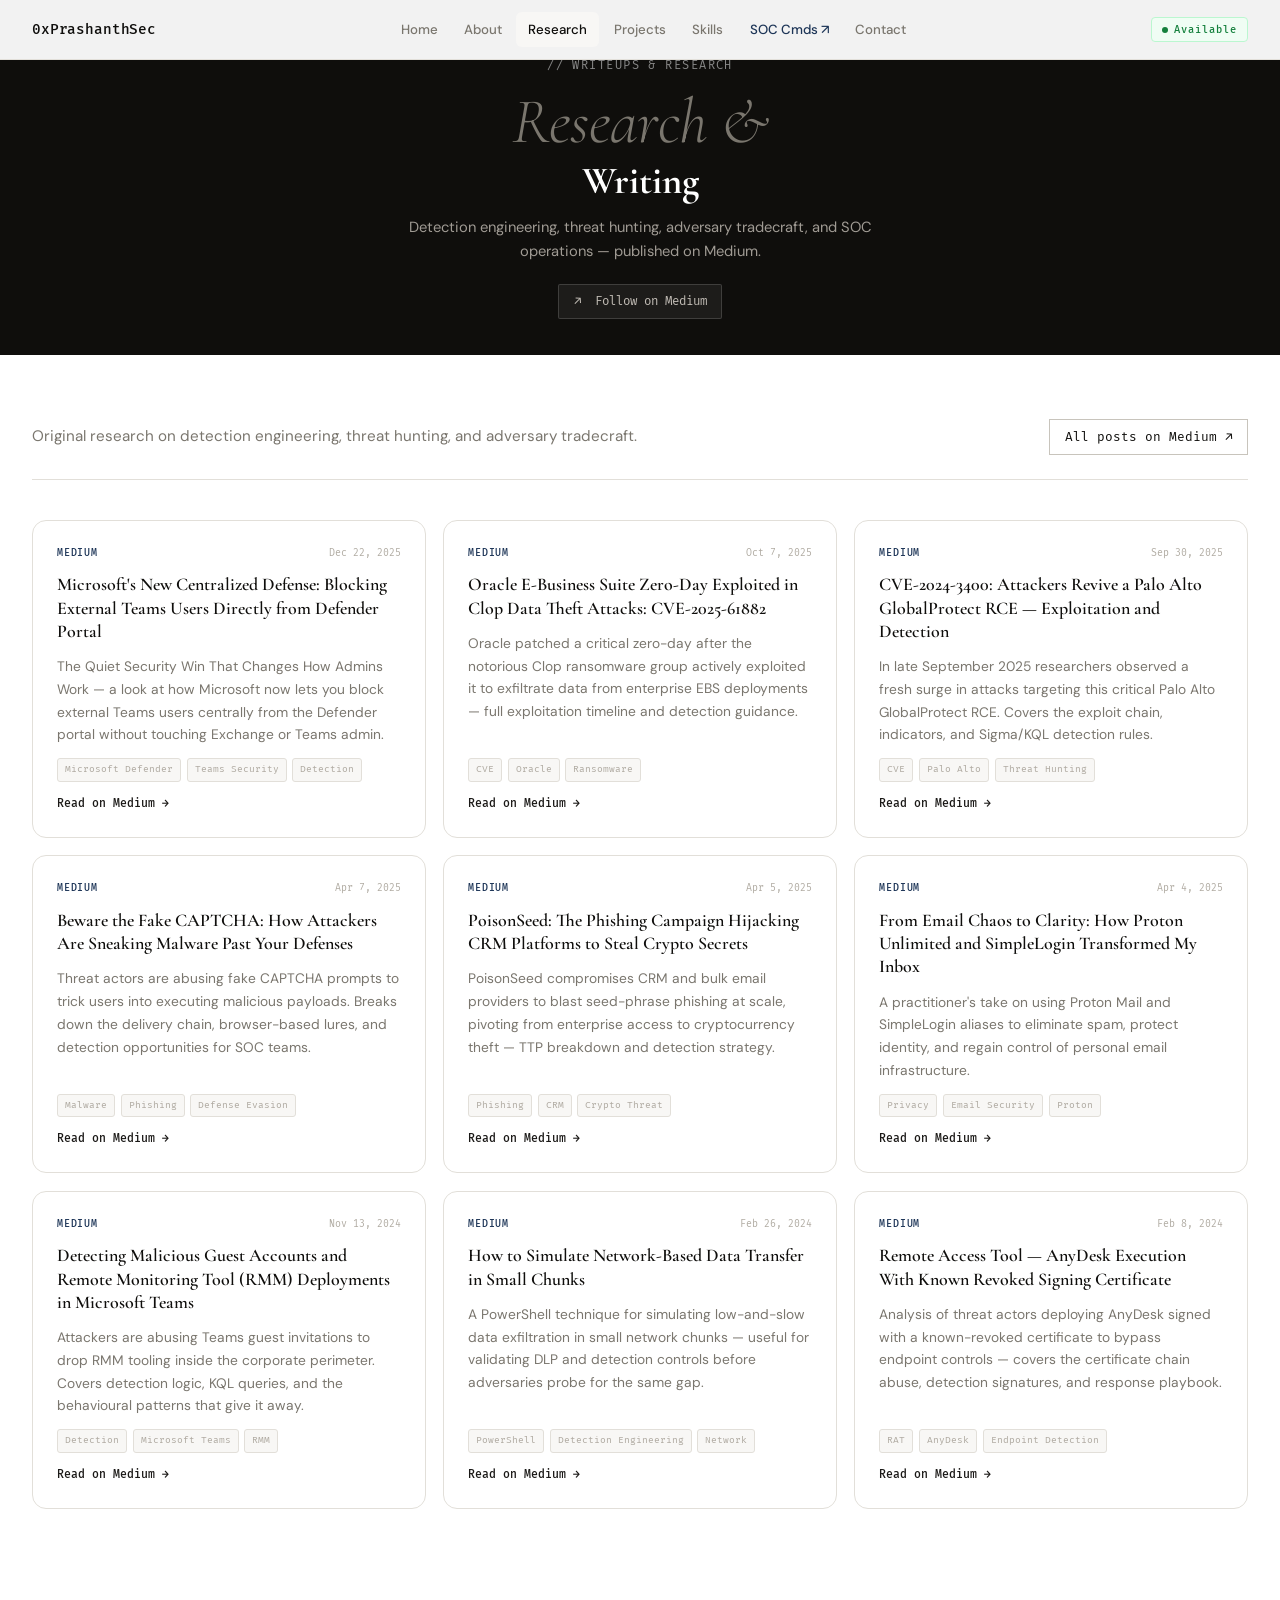
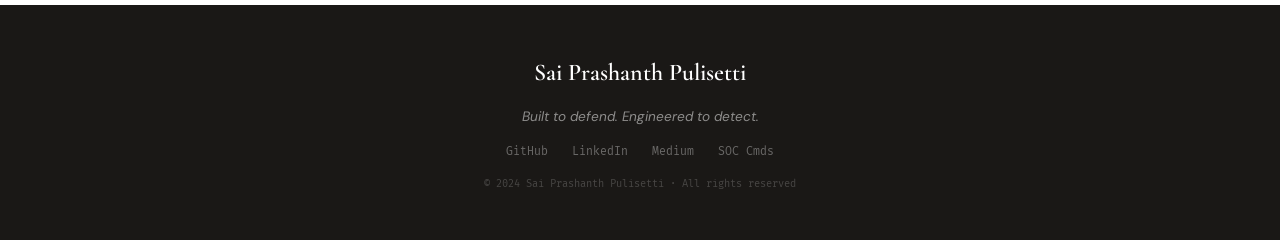
==== commit b4e8a949: "Shrink research hero and fix invisible text colors Reduced hero padding and heading size. Replaced u" ====
--- a/research.html
+++ b/research.html
@@ -11,54 +11,54 @@
     <link rel="stylesheet" href="./styles.css">
     <style>
         .research-page-hero {
-            padding: 7rem 0 3.5rem;
+            padding: 3.5rem 0 2.25rem;
             background: var(--black);
             text-align: center;
         }
         .research-page-hero .sec-tag {
-            color: var(--gray-500);
+            color: #888;
             font-family: var(--font-mono);
-            font-size: .78rem;
+            font-size: .75rem;
             letter-spacing: .12em;
             text-transform: uppercase;
             display: block;
-            margin-bottom: .75rem;
+            margin-bottom: .6rem;
         }
         .research-page-hero h1 {
             font-family: var(--font-display);
-            font-size: clamp(2.2rem, 5vw, 3.5rem);
+            font-size: clamp(1.6rem, 3vw, 2.4rem);
             font-weight: 300;
             color: var(--white);
-            line-height: 1.1;
-            margin-bottom: 1rem;
+            line-height: 1.15;
+            margin-bottom: .75rem;
         }
         .research-page-hero h1 strong {
             font-weight: 700;
         }
         .research-page-hero p {
-            color: var(--gray-400);
-            font-size: 1rem;
-            max-width: 540px;
-            margin: 0 auto 1.75rem;
-            line-height: 1.7;
+            color: #a09b94;
+            font-size: .92rem;
+            max-width: 480px;
+            margin: 0 auto 1.25rem;
+            line-height: 1.65;
         }
         .research-page-hero .medium-badge {
             display: inline-flex;
             align-items: center;
             gap: .5rem;
             background: rgba(255,255,255,.06);
-            border: 1px solid rgba(255,255,255,.12);
-            color: var(--gray-300);
+            border: 1px solid rgba(255,255,255,.15);
+            color: #c0bbb4;
             font-family: var(--font-mono);
-            font-size: .8rem;
-            padding: .45rem 1rem;
+            font-size: .78rem;
+            padding: .4rem .9rem;
             border-radius: 2px;
             text-decoration: none;
             transition: background .2s, border-color .2s;
         }
         .research-page-hero .medium-badge:hover {
             background: rgba(255,255,255,.1);
-            border-color: rgba(255,255,255,.25);
+            border-color: rgba(255,255,255,.3);
         }
         .research-main {
             background: var(--bg-light);
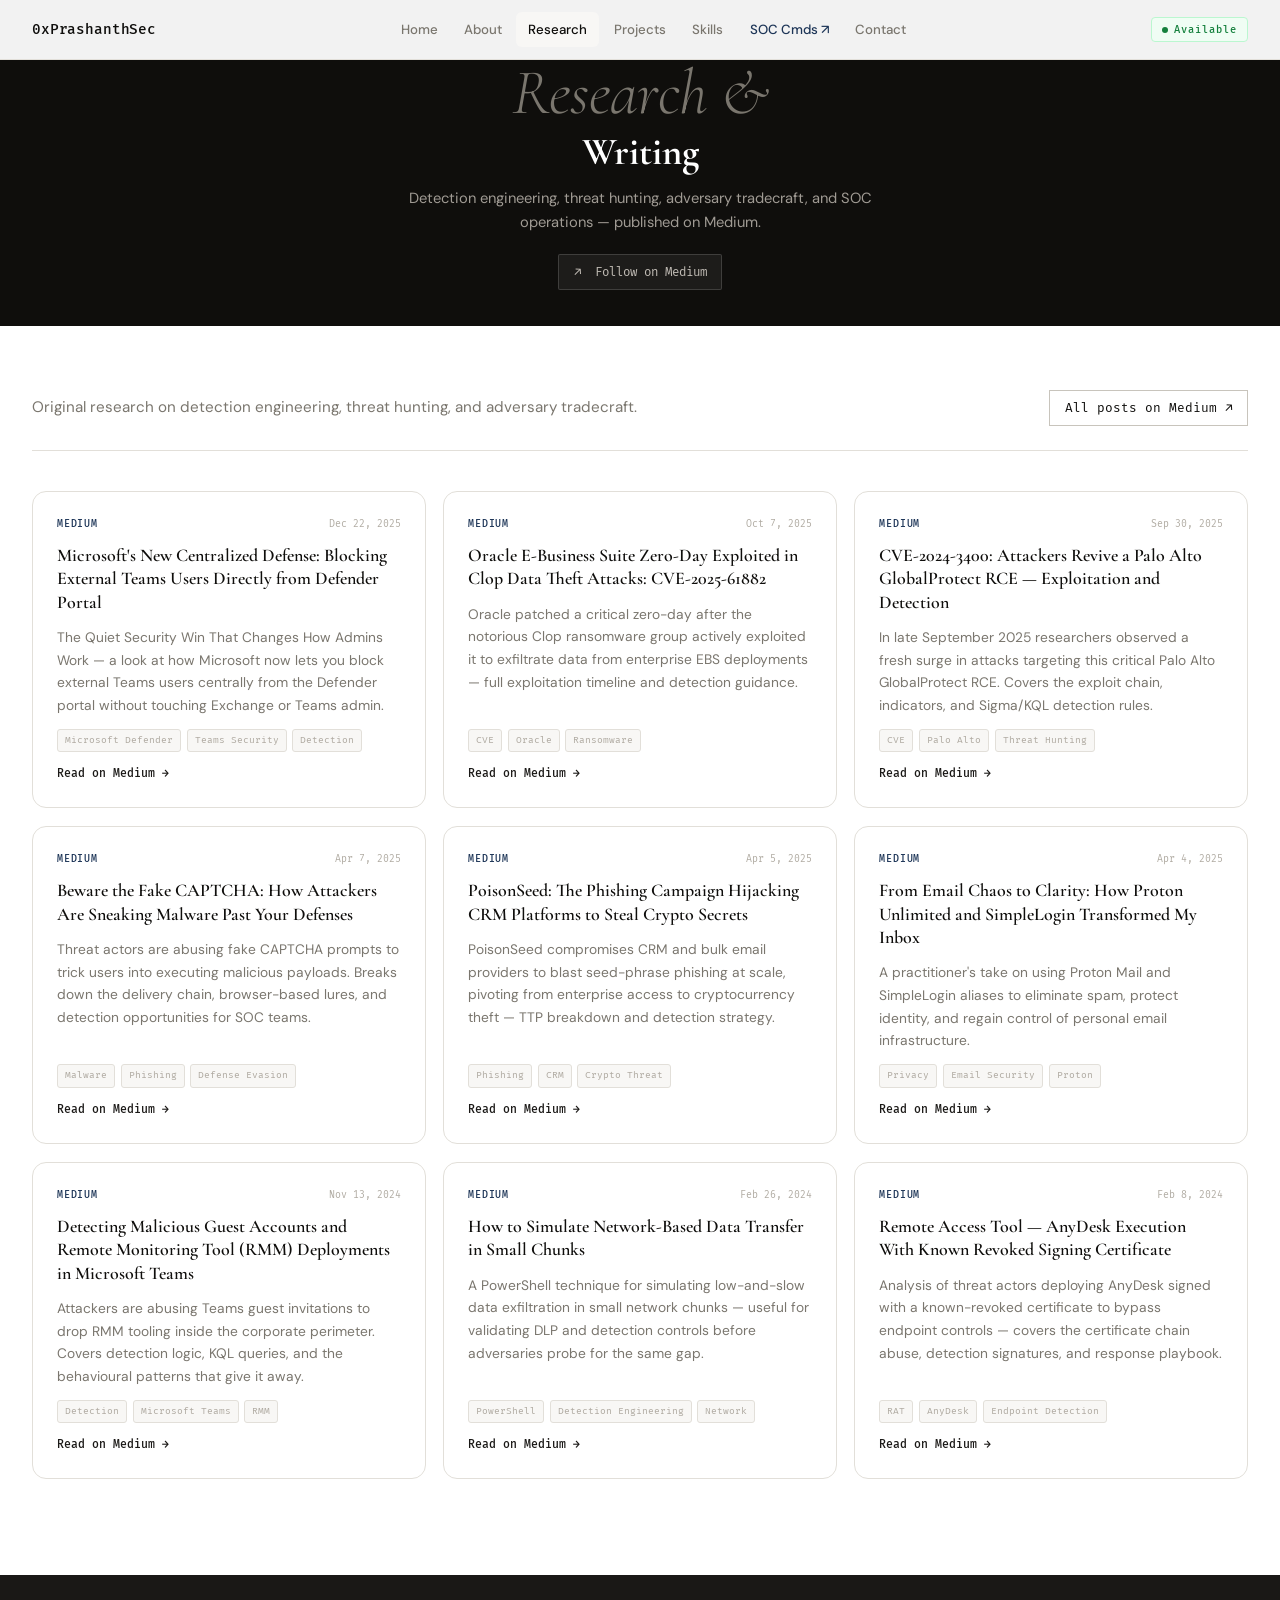
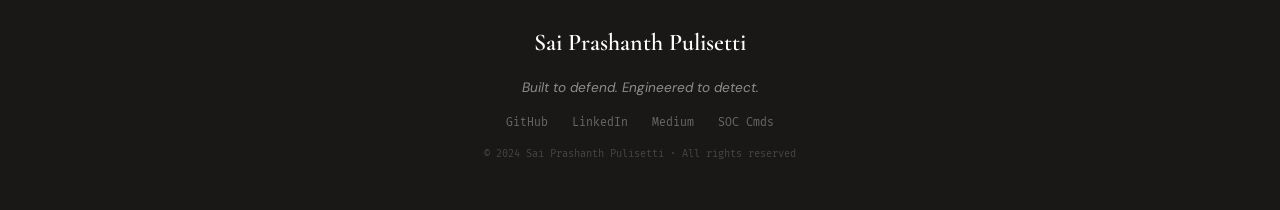
==== commit b2d443d6: "Remove sec-tag label from research page hero Co-Authored-By: Claude Sonnet 4.6 <noreply@anthropic.co" ====
--- a/research.html
+++ b/research.html
@@ -121,7 +121,6 @@
 
     <!-- Page Hero -->
     <div class="research-page-hero">
-        <span class="sec-tag">// writeups &amp; research</span>
         <h1><em class="ht-light">Research &amp;</em> <strong>Writing</strong></h1>
         <p>Detection engineering, threat hunting, adversary tradecraft, and SOC operations — published on Medium.</p>
         <a href="https://medium.com/@prashanth-pulisetti" target="_blank" rel="noopener noreferrer" class="medium-badge">
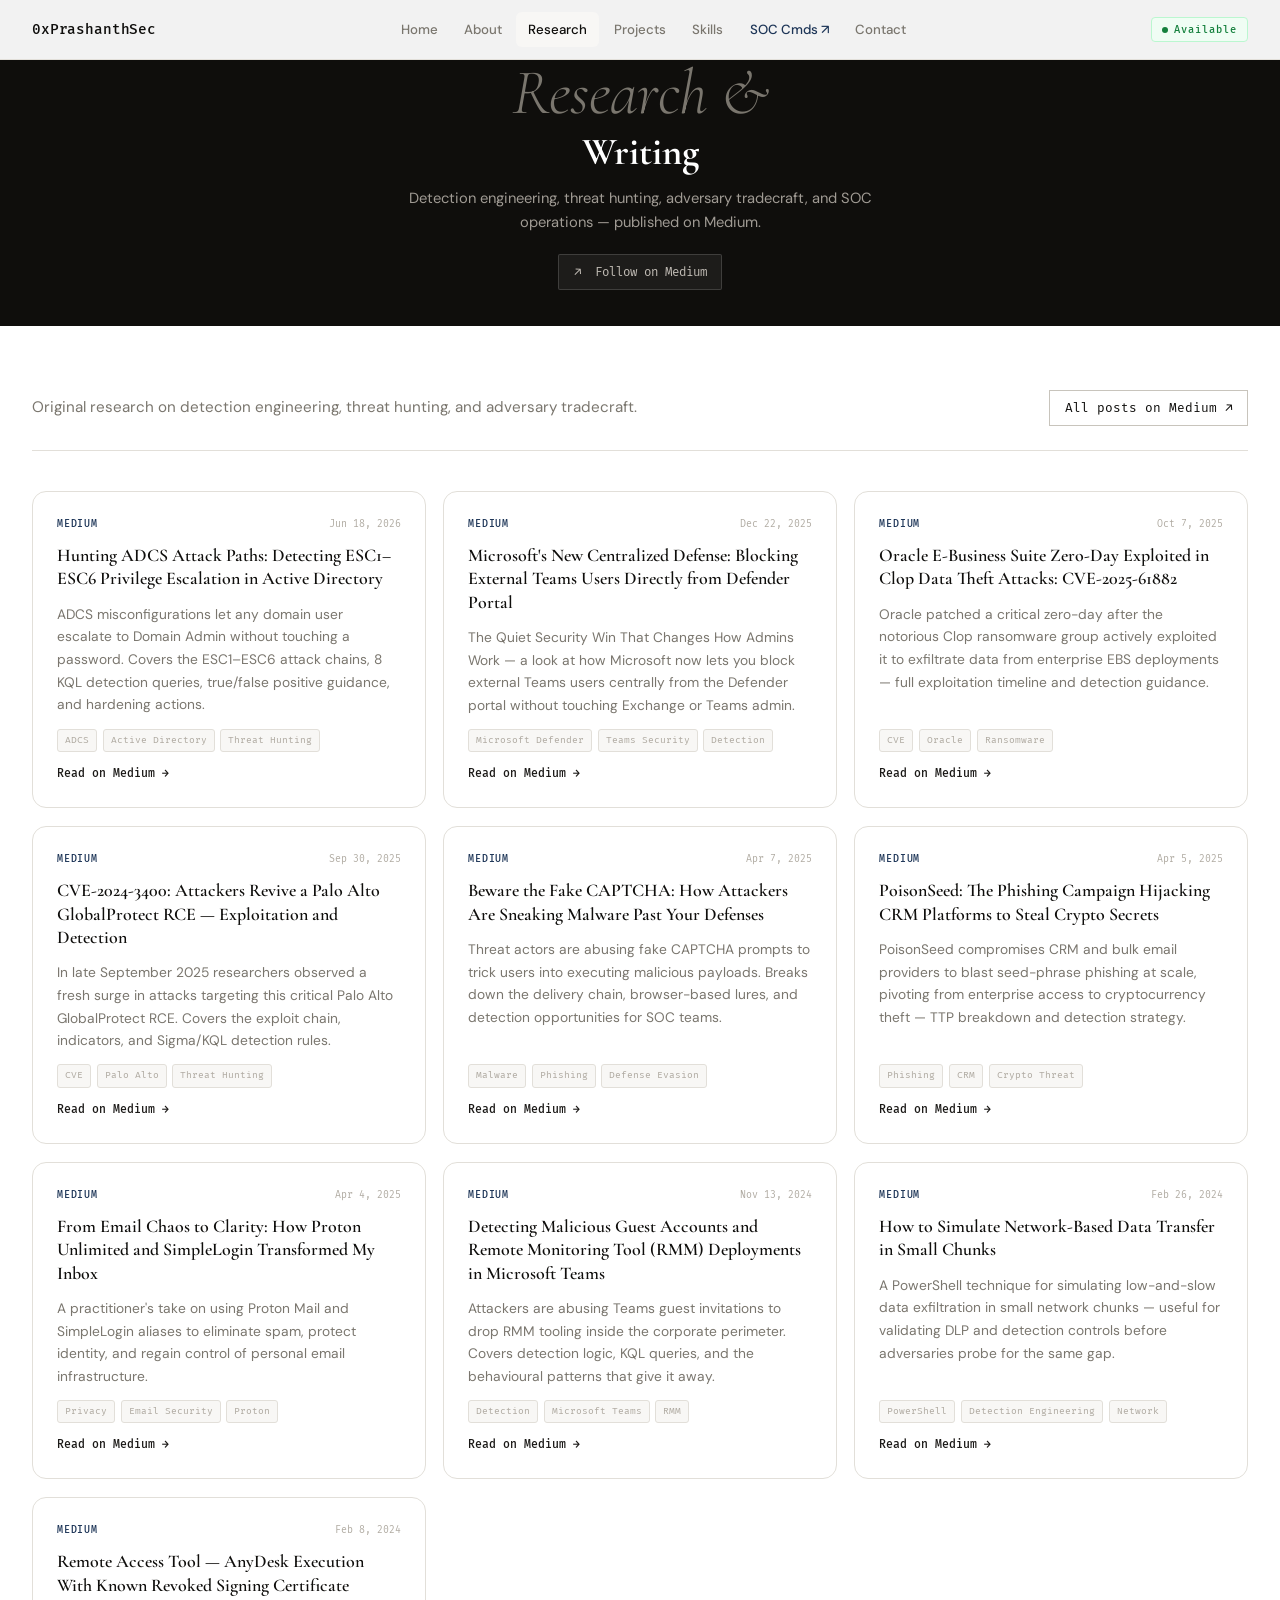
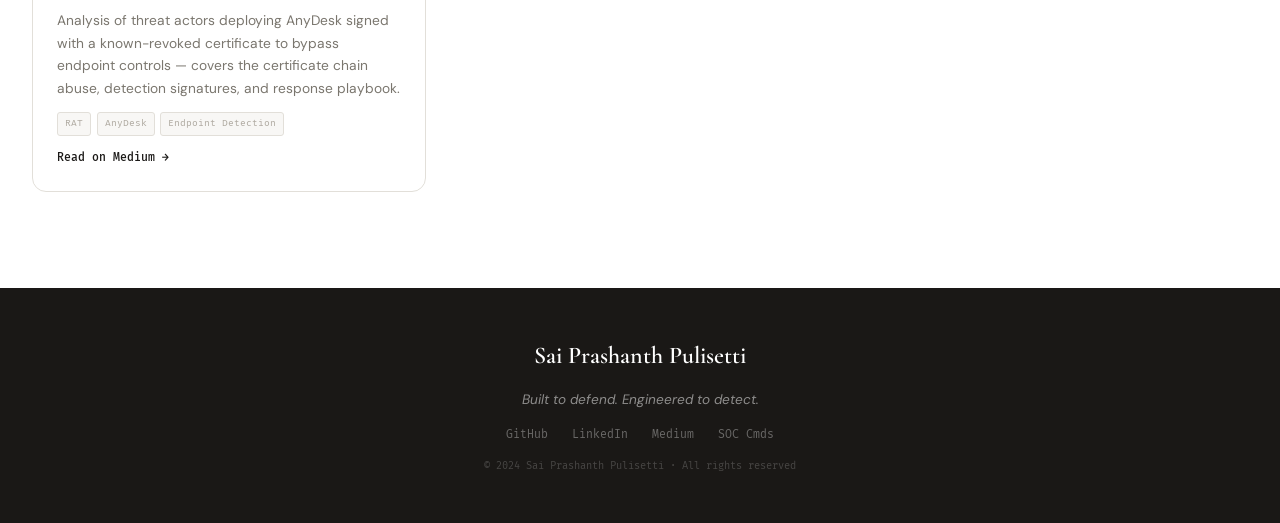
==== commit 48a852d1: "Add ADCS ESC1-ESC6 detection blog post to Research page Co-Authored-By: Claude Sonnet 4.6 <noreply@a" ====
--- a/research.html
+++ b/research.html
@@ -166,6 +166,13 @@
     (function () {
         var posts = [
             {
+                title: "Hunting ADCS Attack Paths: Detecting ESC1–ESC6 Privilege Escalation in Active Directory",
+                date:  "Jun 18, 2026",
+                blurb: "ADCS misconfigurations let any domain user escalate to Domain Admin without touching a password. Covers the ESC1–ESC6 attack chains, 8 KQL detection queries, true/false positive guidance, and hardening actions.",
+                tags:  ["ADCS", "Active Directory", "Threat Hunting"],
+                url:   "https://medium.com/@prashanth-pulisetti/hunting-adcs-attack-paths-detecting-esc1-esc6-privilege-escalation-in-active-directory-4259ac0e46c4"
+            },
+            {
                 title: "Microsoft's New Centralized Defense: Blocking External Teams Users Directly from Defender Portal",
                 date:  "Dec 22, 2025",
                 blurb: "The Quiet Security Win That Changes How Admins Work — a look at how Microsoft now lets you block external Teams users centrally from the Defender portal without touching Exchange or Teams admin.",
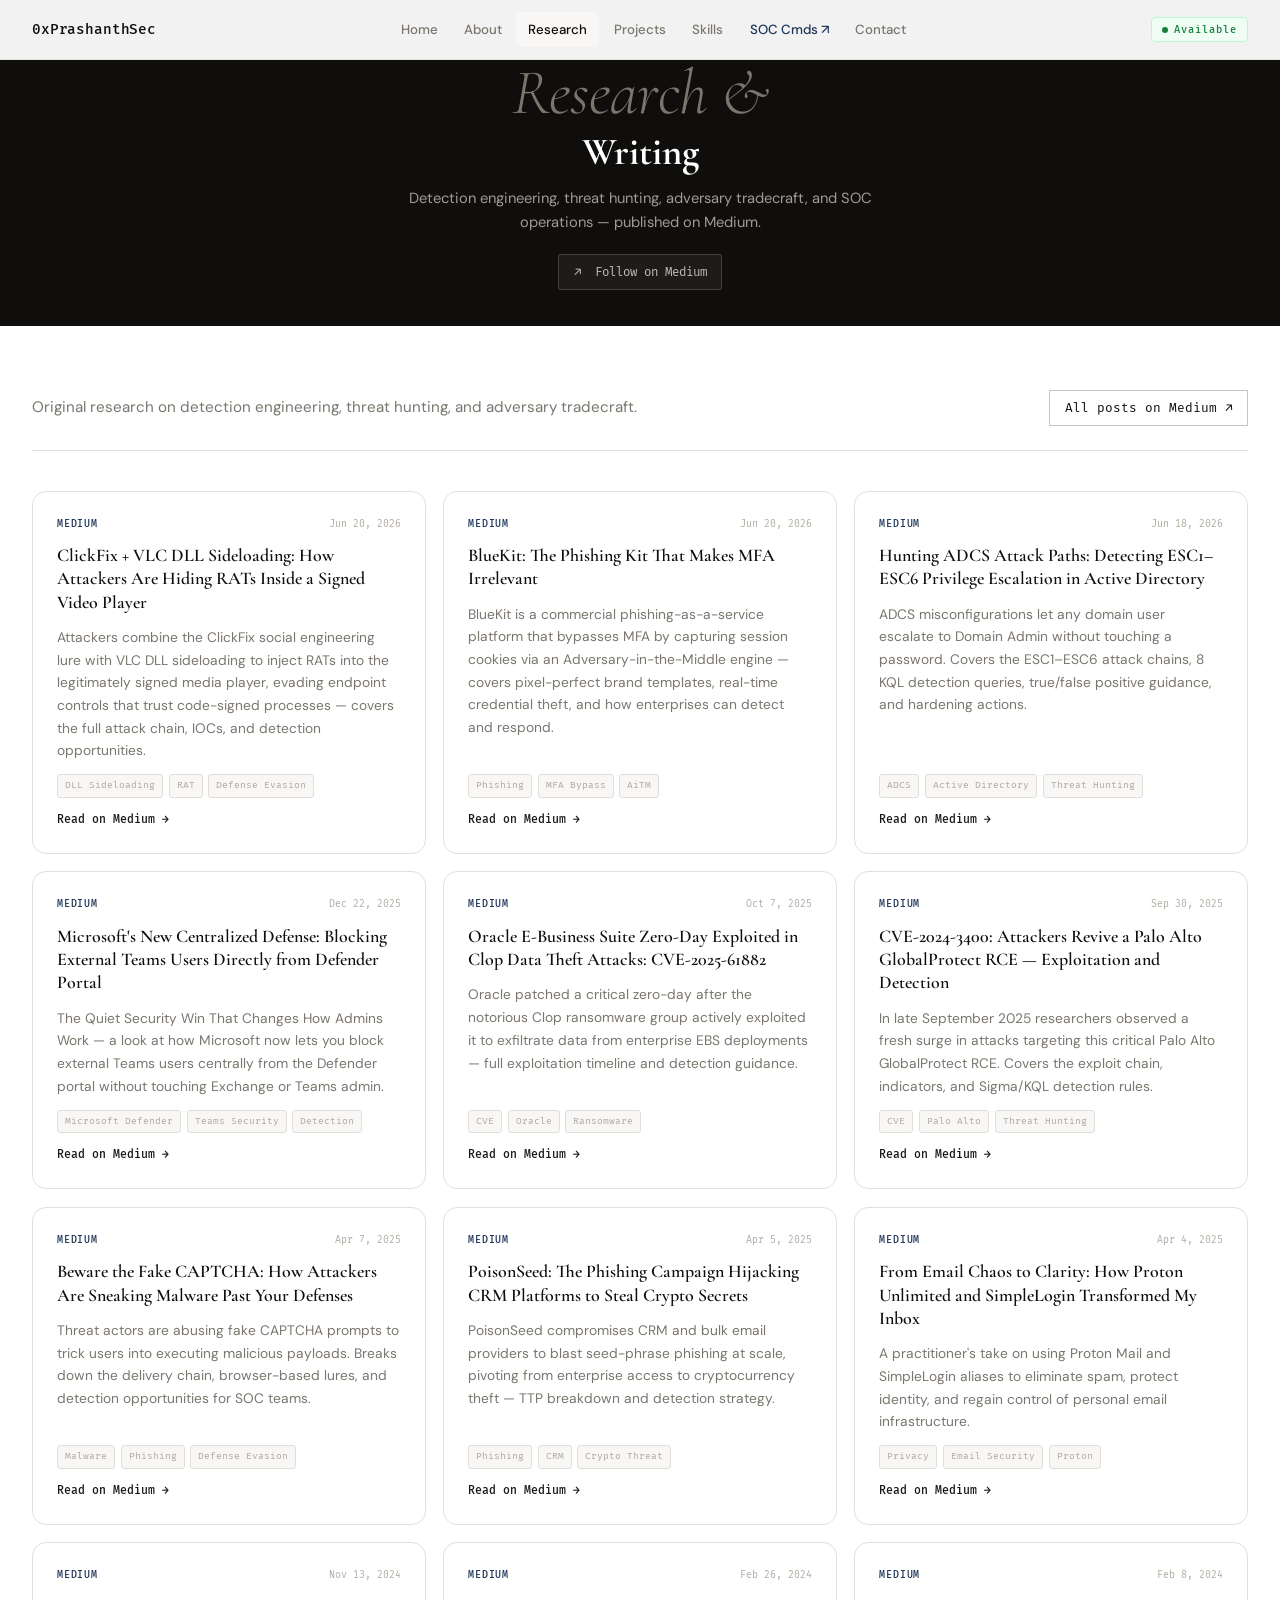
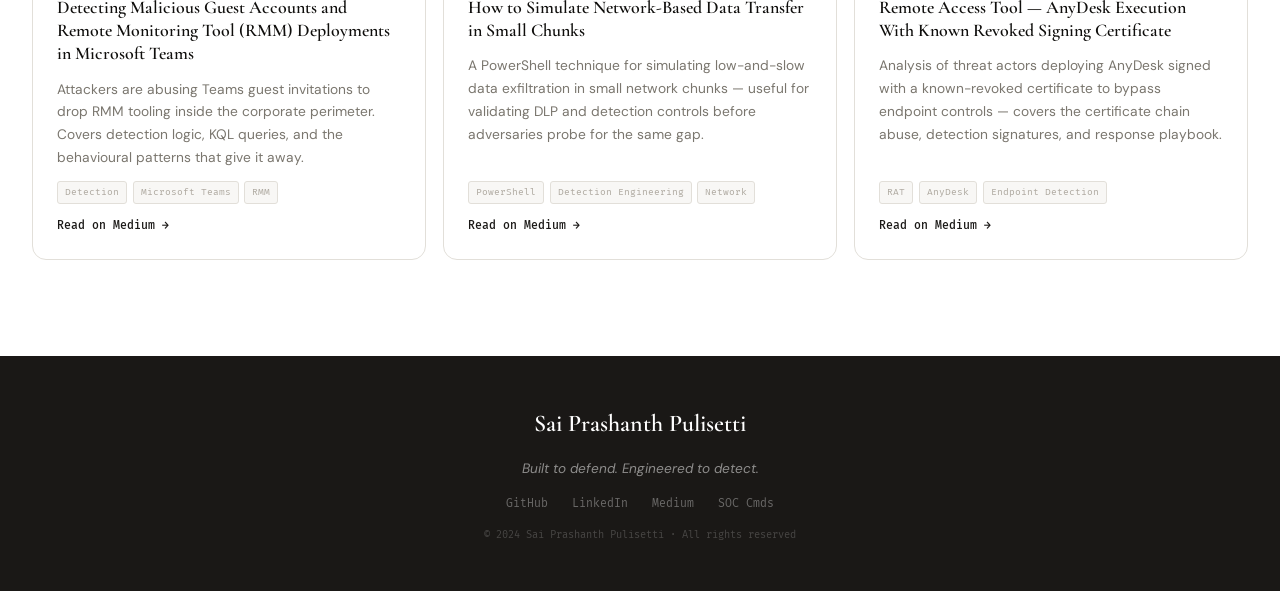
==== commit ffd0bf88: "Add ClickFix VLC DLL Sideloading and BlueKit blog posts to Research page Co-Authored-By: Claude Sonn" ====
--- a/research.html
+++ b/research.html
@@ -166,6 +166,20 @@
     (function () {
         var posts = [
             {
+                title: "ClickFix + VLC DLL Sideloading: How Attackers Are Hiding RATs Inside a Signed Video Player",
+                date:  "Jun 20, 2026",
+                blurb: "Attackers combine the ClickFix social engineering lure with VLC DLL sideloading to inject RATs into the legitimately signed media player, evading endpoint controls that trust code-signed processes — covers the full attack chain, IOCs, and detection opportunities.",
+                tags:  ["DLL Sideloading", "RAT", "Defense Evasion"],
+                url:   "https://prashanth-pulisetti.medium.com/clickfix-vlc-dll-sideloading-how-attackers-are-hiding-rats-inside-a-signed-video-player-f10a61ba1079"
+            },
+            {
+                title: "BlueKit: The Phishing Kit That Makes MFA Irrelevant",
+                date:  "Jun 20, 2026",
+                blurb: "BlueKit is a commercial phishing-as-a-service platform that bypasses MFA by capturing session cookies via an Adversary-in-the-Middle engine — covers pixel-perfect brand templates, real-time credential theft, and how enterprises can detect and respond.",
+                tags:  ["Phishing", "MFA Bypass", "AiTM"],
+                url:   "https://prashanth-pulisetti.medium.com/bluekit-the-phishing-kit-that-makes-mfa-irrelevant-738fe67959d7"
+            },
+            {
                 title: "Hunting ADCS Attack Paths: Detecting ESC1–ESC6 Privilege Escalation in Active Directory",
                 date:  "Jun 18, 2026",
                 blurb: "ADCS misconfigurations let any domain user escalate to Domain Admin without touching a password. Covers the ESC1–ESC6 attack chains, 8 KQL detection queries, true/false positive guidance, and hardening actions.",
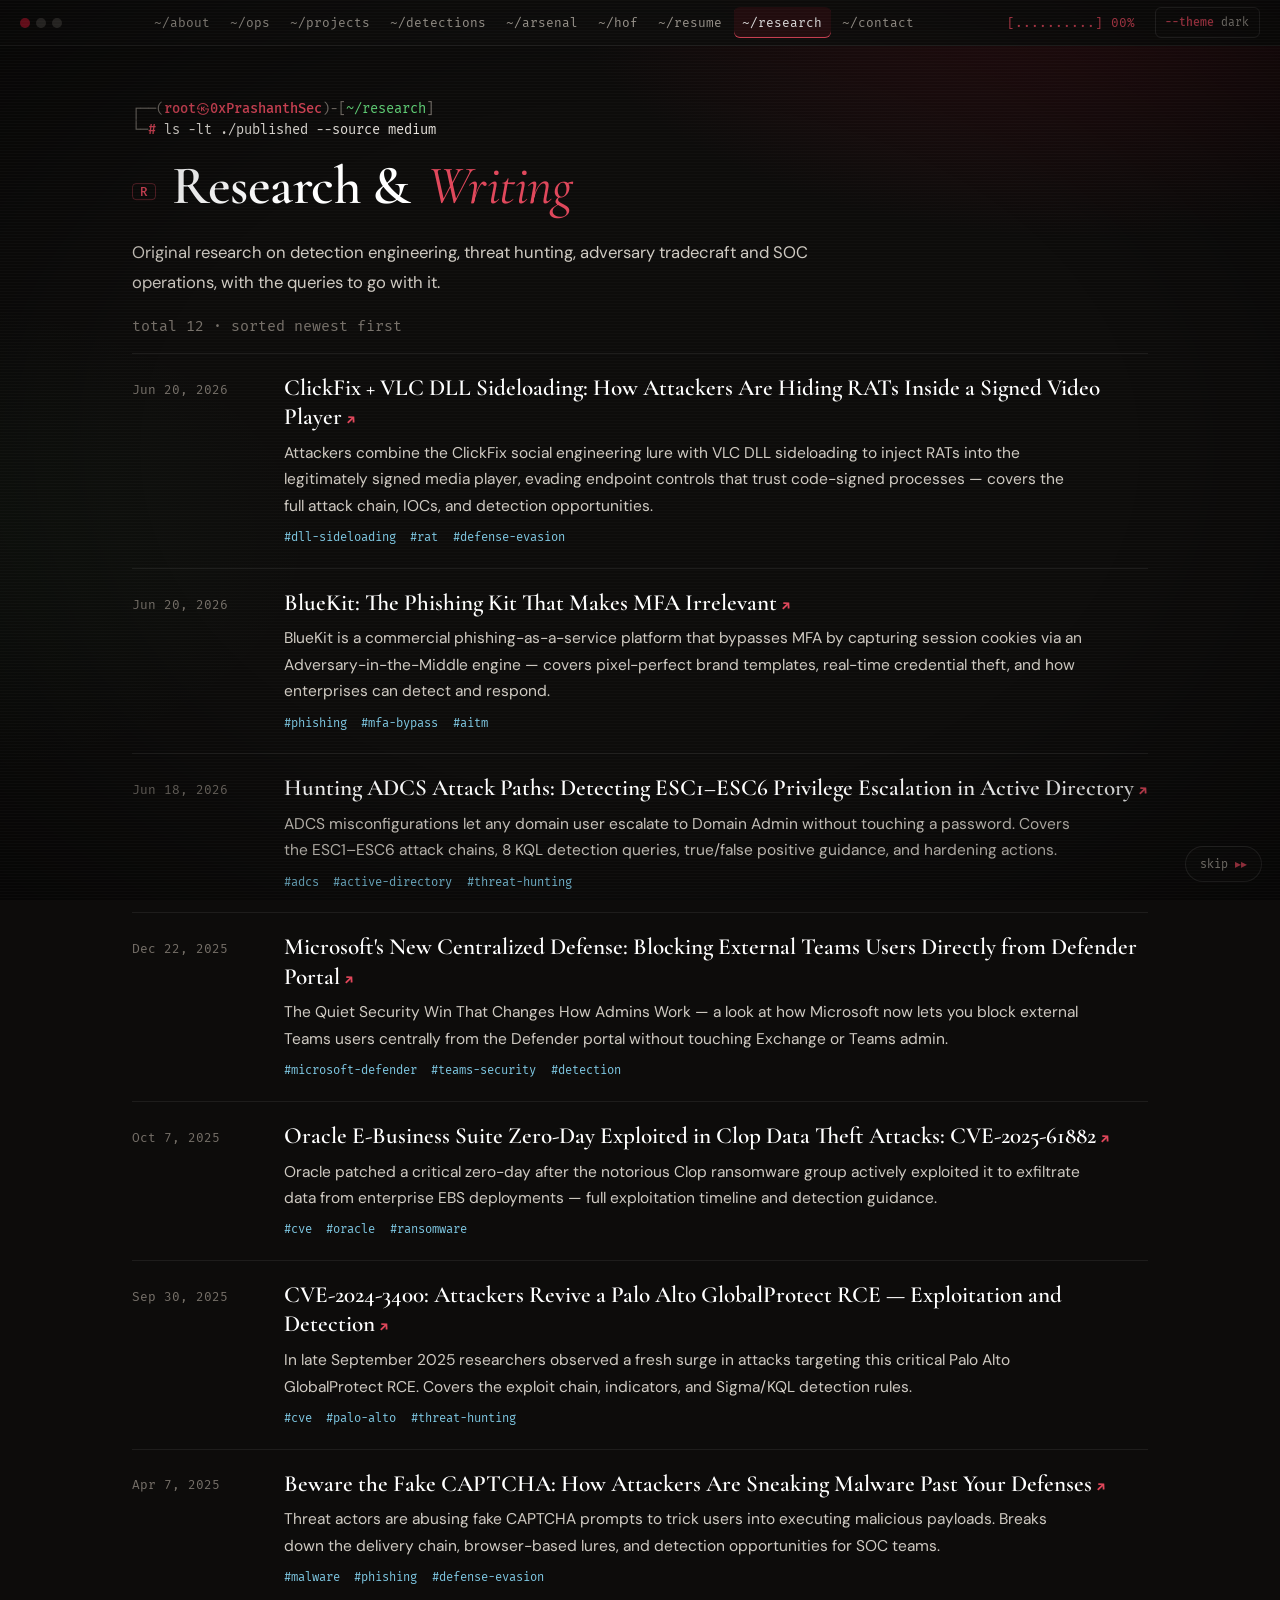
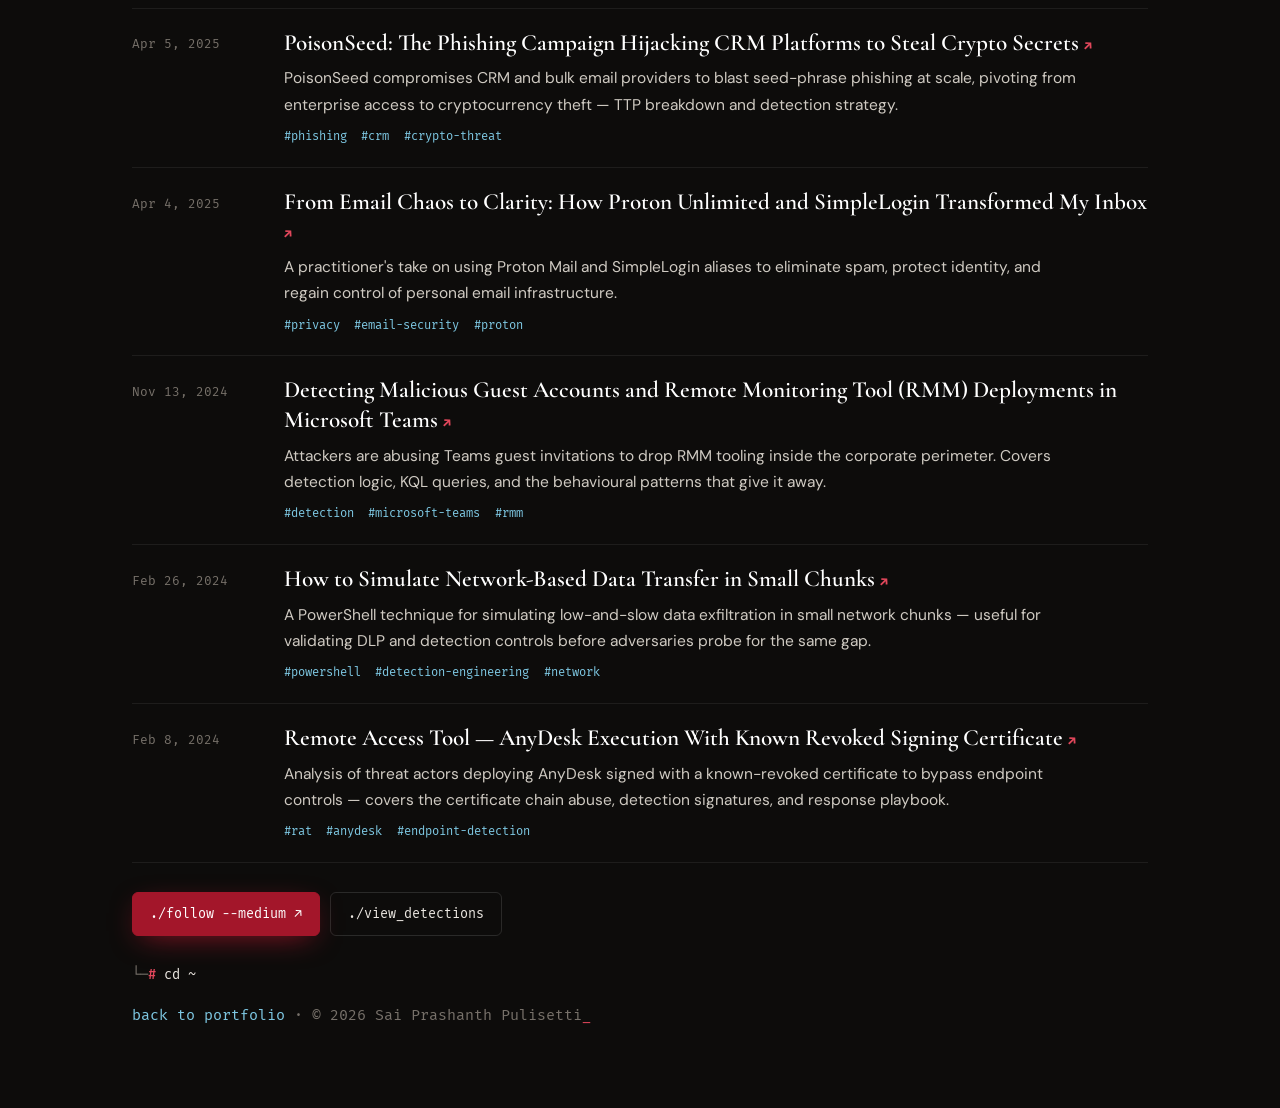
==== commit 0e758872: "Redesign portfolio as a terminal session - Whole site is one root shell: each section types its comm" ====
--- a/research.html
+++ b/research.html
@@ -1,287 +1,171 @@
 <!DOCTYPE html>
-<html lang="en">
+<html lang="en" class="no-js">
 <head>
     <meta charset="UTF-8">
     <meta name="viewport" content="width=device-width, initial-scale=1.0">
-    <meta name="description" content="Research & Writing — Sai Prashanth Pulisetti. Detection engineering, threat hunting, and adversary tradecraft on Medium.">
-    <title>Research — Sai Prashanth</title>
+    <meta name="description" content="Research &amp; Writing — Sai Prashanth Pulisetti. Detection engineering, threat hunting and adversary tradecraft.">
+    <meta name="theme-color" content="#0d0c0b">
+    <title>Research — Sai Prashanth Pulisetti</title>
     <link rel="preconnect" href="https://fonts.googleapis.com">
     <link rel="preconnect" href="https://fonts.gstatic.com" crossorigin>
-    <link href="https://fonts.googleapis.com/css2?family=Cormorant+Garamond:ital,wght@0,300;0,400;0,500;0,600;0,700;1,400&family=DM+Sans:opsz,wght@9..40,300;9..40,400;9..40,500;9..40,600&family=Fira+Mono:wght@400;500&display=swap" rel="stylesheet">
-    <link rel="stylesheet" href="./styles.css">
-    <style>
-        .research-page-hero {
-            padding: 3.5rem 0 2.25rem;
-            background: var(--black);
-            text-align: center;
-        }
-        .research-page-hero .sec-tag {
-            color: #888;
-            font-family: var(--font-mono);
-            font-size: .75rem;
-            letter-spacing: .12em;
-            text-transform: uppercase;
-            display: block;
-            margin-bottom: .6rem;
-        }
-        .research-page-hero h1 {
-            font-family: var(--font-display);
-            font-size: clamp(1.6rem, 3vw, 2.4rem);
-            font-weight: 300;
-            color: var(--white);
-            line-height: 1.15;
-            margin-bottom: .75rem;
-        }
-        .research-page-hero h1 strong {
-            font-weight: 700;
-        }
-        .research-page-hero p {
-            color: #a09b94;
-            font-size: .92rem;
-            max-width: 480px;
-            margin: 0 auto 1.25rem;
-            line-height: 1.65;
-        }
-        .research-page-hero .medium-badge {
-            display: inline-flex;
-            align-items: center;
-            gap: .5rem;
-            background: rgba(255,255,255,.06);
-            border: 1px solid rgba(255,255,255,.15);
-            color: #c0bbb4;
-            font-family: var(--font-mono);
-            font-size: .78rem;
-            padding: .4rem .9rem;
-            border-radius: 2px;
-            text-decoration: none;
-            transition: background .2s, border-color .2s;
-        }
-        .research-page-hero .medium-badge:hover {
-            background: rgba(255,255,255,.1);
-            border-color: rgba(255,255,255,.3);
-        }
-        .research-main {
-            background: var(--bg-light);
-            min-height: 60vh;
-            padding: 4rem 0 6rem;
-        }
-        .research-topbar {
-            display: flex;
-            align-items: center;
-            justify-content: space-between;
-            flex-wrap: wrap;
-            gap: 1rem;
-            margin-bottom: 2.5rem;
-            padding-bottom: 1.5rem;
-            border-bottom: 1px solid var(--border);
-        }
-        .research-topbar p {
-            color: var(--gray-500);
-            font-size: .95rem;
-            margin: 0;
-        }
-        .research-topbar a {
-            font-family: var(--font-mono);
-            font-size: .8rem;
-            color: var(--black);
-            border: 1px solid var(--border-dk);
-            padding: .4rem .9rem;
-            text-decoration: none;
-            transition: background .2s;
-        }
-        .research-topbar a:hover {
-            background: var(--black);
-            color: var(--white);
-        }
-    </style>
+    <link href="https://fonts.googleapis.com/css2?family=Cormorant+Garamond:ital,wght@0,400;0,500;0,600;0,700;1,400;1,500&family=DM+Sans:opsz,wght@9..40,300;9..40,400;9..40,500&family=Fira+Mono:wght@400;500&display=swap" rel="stylesheet">
+    <link rel="stylesheet" href="./term.css">
+    <script>
+        (function () {
+            var d = document.documentElement, t = null;
+            try { t = localStorage.getItem('theme'); } catch (e) {}
+            d.setAttribute('data-theme', t === 'light' ? 'light' : 'dark');
+            d.classList.replace('no-js', 'js');
+        })();
+    </script>
 </head>
-<body>
+<body class="page-research">
+    <div class="crt" aria-hidden="true"></div>
 
-    <!-- Navigation -->
-    <nav class="navbar" id="navbar">
-        <div class="nav-inner">
-            <a href="index.html" class="nav-brand">0xPrashanthSec</a>
-            <ul class="nav-list" id="nav-list">
-                <li><a href="index.html#home" class="nlink">Home</a></li>
-                <li><a href="index.html#about" class="nlink">About</a></li>
-                <li><a href="research.html" class="nlink active">Research</a></li>
-                <li><a href="index.html#projects" class="nlink">Projects</a></li>
-                <li><a href="index.html#arsenal" class="nlink">Skills</a></li>
-                <li><a href="https://github.com/0xPrashanthSec/SOC-Investigations" target="_blank" class="nlink nlink-ext">SOC Cmds ↗</a></li>
-                <li><a href="index.html#contact" class="nlink">Contact</a></li>
-            </ul>
-            <div class="nav-trail">
-                <div class="availability"><span class="av-dot"></span><span>Available</span></div>
-                <button class="burger" id="burger">
-                    <span></span><span></span><span></span>
-                </button>
+    <header class="chrome" id="chrome">
+        <div class="chrome-left">
+            <span class="dots" aria-hidden="true"><i></i><i></i><i></i></span>
+            <a href="index.html" class="chrome-title">root@0xPrashanthSec: <span>~/research</span></a>
+        </div>
+        <nav class="tabs" aria-label="Sections">
+            <a href="index.html#about" class="tab">~/about</a>
+            <a href="index.html#operation" class="tab">~/ops</a>
+            <a href="index.html#projects" class="tab">~/projects</a>
+            <a href="index.html#detections" class="tab">~/detections</a>
+            <a href="index.html#arsenal" class="tab">~/arsenal</a>
+            <a href="index.html#recognition" class="tab">~/hof</a>
+            <a href="resume.html" class="tab">~/resume</a>
+            <a href="research.html" class="tab active" aria-current="page">~/research</a>
+            <a href="index.html#contact" class="tab">~/contact</a>
+        </nav>
+        <div class="chrome-right" aria-hidden="true">
+            <span class="meter" id="meter">[..........] 00%</span>
+            <span class="clock" id="clock">IST --:--:--</span>
+        </div>
+        <button class="theme-toggle" id="theme-toggle" type="button" aria-label="Switch to light theme"><b>--theme</b> dark</button>
+    </header>
+
+    <main class="session">
+
+        <section class="blk" data-auto>
+            <div class="cmdline"><span class="ps"><b>┌──(</b><em>root㉿0xPrashanthSec</em><b>)-[</b><i>~/research</i><b>]</b></span><span class="ps2"><b>└─</b><em>#</em> <span class="cmd" data-cmd="ls -lt ./published --source medium"></span></span></div>
+            <div class="out">
+                <h1 class="ln h"><span class="hn">R</span>Research &amp; <em class="h-em">Writing</em></h1>
+                <p class="ln prose-one">Original research on detection engineering, threat hunting, adversary tradecraft and SOC operations, with the queries to go with it.</p>
+                <p class="ln dim">total 12 · sorted newest first</p>
+                <ul class="posts">
+                    <li class="ln post">
+                        <span class="post-date">Jun 20, 2026</span>
+                        <div class="post-main">
+                            <a class="post-title" href="https://prashanth-pulisetti.medium.com/clickfix-vlc-dll-sideloading-how-attackers-are-hiding-rats-inside-a-signed-video-player-f10a61ba1079" target="_blank" rel="noopener">ClickFix + VLC DLL Sideloading: How Attackers Are Hiding RATs Inside a Signed Video Player <span class="arrow">↗</span></a>
+                            <p class="post-blurb">Attackers combine the ClickFix social engineering lure with VLC DLL sideloading to inject RATs into the legitimately signed media player, evading endpoint controls that trust code-signed processes — covers the full attack chain, IOCs, and detection opportunities.</p>
+                            <p class="post-tags"><span class="tag">#dll-sideloading</span> <span class="tag">#rat</span> <span class="tag">#defense-evasion</span></p>
+                        </div>
+                    </li>
+                    <li class="ln post">
+                        <span class="post-date">Jun 20, 2026</span>
+                        <div class="post-main">
+                            <a class="post-title" href="https://prashanth-pulisetti.medium.com/bluekit-the-phishing-kit-that-makes-mfa-irrelevant-738fe67959d7" target="_blank" rel="noopener">BlueKit: The Phishing Kit That Makes MFA Irrelevant <span class="arrow">↗</span></a>
+                            <p class="post-blurb">BlueKit is a commercial phishing-as-a-service platform that bypasses MFA by capturing session cookies via an Adversary-in-the-Middle engine — covers pixel-perfect brand templates, real-time credential theft, and how enterprises can detect and respond.</p>
+                            <p class="post-tags"><span class="tag">#phishing</span> <span class="tag">#mfa-bypass</span> <span class="tag">#aitm</span></p>
+                        </div>
+                    </li>
+                    <li class="ln post">
+                        <span class="post-date">Jun 18, 2026</span>
+                        <div class="post-main">
+                            <a class="post-title" href="https://medium.com/@prashanth-pulisetti/hunting-adcs-attack-paths-detecting-esc1-esc6-privilege-escalation-in-active-directory-4259ac0e46c4" target="_blank" rel="noopener">Hunting ADCS Attack Paths: Detecting ESC1–ESC6 Privilege Escalation in Active Directory <span class="arrow">↗</span></a>
+                            <p class="post-blurb">ADCS misconfigurations let any domain user escalate to Domain Admin without touching a password. Covers the ESC1–ESC6 attack chains, 8 KQL detection queries, true/false positive guidance, and hardening actions.</p>
+                            <p class="post-tags"><span class="tag">#adcs</span> <span class="tag">#active-directory</span> <span class="tag">#threat-hunting</span></p>
+                        </div>
+                    </li>
+                    <li class="ln post">
+                        <span class="post-date">Dec 22, 2025</span>
+                        <div class="post-main">
+                            <a class="post-title" href="https://prashanth-pulisetti.medium.com/microsofts-new-centralized-defense-blocking-external-teams-users-directly-from-defender-portal-87022a9f7767" target="_blank" rel="noopener">Microsoft&#x27;s New Centralized Defense: Blocking External Teams Users Directly from Defender Portal <span class="arrow">↗</span></a>
+                            <p class="post-blurb">The Quiet Security Win That Changes How Admins Work — a look at how Microsoft now lets you block external Teams users centrally from the Defender portal without touching Exchange or Teams admin.</p>
+                            <p class="post-tags"><span class="tag">#microsoft-defender</span> <span class="tag">#teams-security</span> <span class="tag">#detection</span></p>
+                        </div>
+                    </li>
+                    <li class="ln post">
+                        <span class="post-date">Oct 7, 2025</span>
+                        <div class="post-main">
+                            <a class="post-title" href="https://prashanth-pulisetti.medium.com/oracle-e-business-suite-zero-day-exploited-in-clop-data-theft-attacks-cve-2025-61882-73bff4e92545" target="_blank" rel="noopener">Oracle E-Business Suite Zero-Day Exploited in Clop Data Theft Attacks: CVE-2025-61882 <span class="arrow">↗</span></a>
+                            <p class="post-blurb">Oracle patched a critical zero-day after the notorious Clop ransomware group actively exploited it to exfiltrate data from enterprise EBS deployments — full exploitation timeline and detection guidance.</p>
+                            <p class="post-tags"><span class="tag">#cve</span> <span class="tag">#oracle</span> <span class="tag">#ransomware</span></p>
+                        </div>
+                    </li>
+                    <li class="ln post">
+                        <span class="post-date">Sep 30, 2025</span>
+                        <div class="post-main">
+                            <a class="post-title" href="https://prashanth-pulisetti.medium.com/cve-2024-3400-attackers-revive-a-palo-alto-globalprotect-rce-exploitation-and-detection-118eb578a3e3" target="_blank" rel="noopener">CVE-2024-3400: Attackers Revive a Palo Alto GlobalProtect RCE — Exploitation and Detection <span class="arrow">↗</span></a>
+                            <p class="post-blurb">In late September 2025 researchers observed a fresh surge in attacks targeting this critical Palo Alto GlobalProtect RCE. Covers the exploit chain, indicators, and Sigma/KQL detection rules.</p>
+                            <p class="post-tags"><span class="tag">#cve</span> <span class="tag">#palo-alto</span> <span class="tag">#threat-hunting</span></p>
+                        </div>
+                    </li>
+                    <li class="ln post">
+                        <span class="post-date">Apr 7, 2025</span>
+                        <div class="post-main">
+                            <a class="post-title" href="https://prashanth-pulisetti.medium.com/beware-the-fake-captcha-how-attackers-are-sneaking-malware-past-your-defenses-80b3d65d9175" target="_blank" rel="noopener">Beware the Fake CAPTCHA: How Attackers Are Sneaking Malware Past Your Defenses <span class="arrow">↗</span></a>
+                            <p class="post-blurb">Threat actors are abusing fake CAPTCHA prompts to trick users into executing malicious payloads. Breaks down the delivery chain, browser-based lures, and detection opportunities for SOC teams.</p>
+                            <p class="post-tags"><span class="tag">#malware</span> <span class="tag">#phishing</span> <span class="tag">#defense-evasion</span></p>
+                        </div>
+                    </li>
+                    <li class="ln post">
+                        <span class="post-date">Apr 5, 2025</span>
+                        <div class="post-main">
+                            <a class="post-title" href="https://prashanth-pulisetti.medium.com/poisonseed-the-phishing-campaign-hijacking-crm-platforms-to-steal-crypto-secrets-a6bfbae2c625" target="_blank" rel="noopener">PoisonSeed: The Phishing Campaign Hijacking CRM Platforms to Steal Crypto Secrets <span class="arrow">↗</span></a>
+                            <p class="post-blurb">PoisonSeed compromises CRM and bulk email providers to blast seed-phrase phishing at scale, pivoting from enterprise access to cryptocurrency theft — TTP breakdown and detection strategy.</p>
+                            <p class="post-tags"><span class="tag">#phishing</span> <span class="tag">#crm</span> <span class="tag">#crypto-threat</span></p>
+                        </div>
+                    </li>
+                    <li class="ln post">
+                        <span class="post-date">Apr 4, 2025</span>
+                        <div class="post-main">
+                            <a class="post-title" href="https://prashanth-pulisetti.medium.com/from-email-chaos-to-clarity-how-proton-unlimited-and-simplelogin-transformed-my-inbox-8c44073a3f7b" target="_blank" rel="noopener">From Email Chaos to Clarity: How Proton Unlimited and SimpleLogin Transformed My Inbox <span class="arrow">↗</span></a>
+                            <p class="post-blurb">A practitioner&#x27;s take on using Proton Mail and SimpleLogin aliases to eliminate spam, protect identity, and regain control of personal email infrastructure.</p>
+                            <p class="post-tags"><span class="tag">#privacy</span> <span class="tag">#email-security</span> <span class="tag">#proton</span></p>
+                        </div>
+                    </li>
+                    <li class="ln post">
+                        <span class="post-date">Nov 13, 2024</span>
+                        <div class="post-main">
+                            <a class="post-title" href="https://prashanth-pulisetti.medium.com/detecting-malicious-guest-accounts-and-remote-monitoring-tool-rmm-deployments-in-microsoft-teams-d59885b2743d" target="_blank" rel="noopener">Detecting Malicious Guest Accounts and Remote Monitoring Tool (RMM) Deployments in Microsoft Teams <span class="arrow">↗</span></a>
+                            <p class="post-blurb">Attackers are abusing Teams guest invitations to drop RMM tooling inside the corporate perimeter. Covers detection logic, KQL queries, and the behavioural patterns that give it away.</p>
+                            <p class="post-tags"><span class="tag">#detection</span> <span class="tag">#microsoft-teams</span> <span class="tag">#rmm</span></p>
+                        </div>
+                    </li>
+                    <li class="ln post">
+                        <span class="post-date">Feb 26, 2024</span>
+                        <div class="post-main">
+                            <a class="post-title" href="https://prashanth-pulisetti.medium.com/how-to-simulate-network-based-data-transfer-in-small-chunks-e9f0e36782d5" target="_blank" rel="noopener">How to Simulate Network-Based Data Transfer in Small Chunks <span class="arrow">↗</span></a>
+                            <p class="post-blurb">A PowerShell technique for simulating low-and-slow data exfiltration in small network chunks — useful for validating DLP and detection controls before adversaries probe for the same gap.</p>
+                            <p class="post-tags"><span class="tag">#powershell</span> <span class="tag">#detection-engineering</span> <span class="tag">#network</span></p>
+                        </div>
+                    </li>
+                    <li class="ln post">
+                        <span class="post-date">Feb 8, 2024</span>
+                        <div class="post-main">
+                            <a class="post-title" href="https://prashanth-pulisetti.medium.com/remote-access-tool-anydesk-execution-with-known-revoked-signing-certificate-15ee79a14406" target="_blank" rel="noopener">Remote Access Tool — AnyDesk Execution With Known Revoked Signing Certificate <span class="arrow">↗</span></a>
+                            <p class="post-blurb">Analysis of threat actors deploying AnyDesk signed with a known-revoked certificate to bypass endpoint controls — covers the certificate chain abuse, detection signatures, and response playbook.</p>
+                            <p class="post-tags"><span class="tag">#rat</span> <span class="tag">#anydesk</span> <span class="tag">#endpoint-detection</span></p>
+                        </div>
+                    </li>
+                </ul>
+                <p class="ln actions">
+                    <a href="https://medium.com/@prashanth-pulisetti" target="_blank" rel="noopener" class="act act-red">./follow --medium ↗</a>
+                    <a href="index.html#detections" class="act">./view_detections</a>
+                </p>
             </div>
-        </div>
-    </nav>
+        </section>
 
-    <!-- Page Hero -->
-    <div class="research-page-hero">
-        <h1><em class="ht-light">Research &amp;</em> <strong>Writing</strong></h1>
-        <p>Detection engineering, threat hunting, adversary tradecraft, and SOC operations — published on Medium.</p>
-        <a href="https://medium.com/@prashanth-pulisetti" target="_blank" rel="noopener noreferrer" class="medium-badge">
-            ↗ &nbsp;Follow on Medium
-        </a>
-    </div>
+        <footer class="blk foot">
+            <div class="cmdline"><span class="ps2 solo"><b>└─</b><em>#</em> <span class="cmd" data-cmd="cd ~"></span></span></div>
+            <div class="out">
+                <p class="ln dim"><a href="index.html" class="r-back">back to portfolio</a> · © <span id="year">2026</span> Sai Prashanth Pulisetti<span class="caret">_</span></p>
+            </div>
+        </footer>
+    </main>
 
-    <!-- Blog Listing -->
-    <div class="research-main">
-        <div class="container">
-            <div class="research-topbar">
-                <p>Original research on detection engineering, threat hunting, and adversary tradecraft.</p>
-                <a href="https://medium.com/@prashanth-pulisetti" target="_blank" rel="noopener noreferrer">All posts on Medium ↗</a>
-            </div>
-            <div id="medium-posts">
-                <div class="research-placeholder">
-                    <span class="rph-label">// loading</span>
-                    <p>Fetching posts…</p>
-                </div>
-            </div>
-        </div>
-    </div>
-
-    <!-- Footer -->
-    <footer class="footer">
-        <div class="container">
-            <div class="footer-inner">
-                <div class="footer-logo">Sai Prashanth Pulisetti</div>
-                <p class="footer-sub">Built to defend. Engineered to detect.</p>
-                <div class="footer-links">
-                    <a href="https://github.com/0xPrashanthSec" target="_blank">GitHub</a>
-                    <a href="https://linkedin.com/in/0xPrashanthSec" target="_blank">LinkedIn</a>
-                    <a href="https://medium.com/@prashanth-pulisetti" target="_blank">Medium</a>
-                    <a href="https://github.com/0xPrashanthSec/SOC-Investigations" target="_blank">SOC Cmds</a>
-                </div>
-                <p class="footer-copy">© 2024 Sai Prashanth Pulisetti · All rights reserved</p>
-            </div>
-        </div>
-    </footer>
-
-    <script src="./script.js"></script>
-    <script>
-    (function () {
-        var posts = [
-            {
-                title: "ClickFix + VLC DLL Sideloading: How Attackers Are Hiding RATs Inside a Signed Video Player",
-                date:  "Jun 20, 2026",
-                blurb: "Attackers combine the ClickFix social engineering lure with VLC DLL sideloading to inject RATs into the legitimately signed media player, evading endpoint controls that trust code-signed processes — covers the full attack chain, IOCs, and detection opportunities.",
-                tags:  ["DLL Sideloading", "RAT", "Defense Evasion"],
-                url:   "https://prashanth-pulisetti.medium.com/clickfix-vlc-dll-sideloading-how-attackers-are-hiding-rats-inside-a-signed-video-player-f10a61ba1079"
-            },
-            {
-                title: "BlueKit: The Phishing Kit That Makes MFA Irrelevant",
-                date:  "Jun 20, 2026",
-                blurb: "BlueKit is a commercial phishing-as-a-service platform that bypasses MFA by capturing session cookies via an Adversary-in-the-Middle engine — covers pixel-perfect brand templates, real-time credential theft, and how enterprises can detect and respond.",
-                tags:  ["Phishing", "MFA Bypass", "AiTM"],
-                url:   "https://prashanth-pulisetti.medium.com/bluekit-the-phishing-kit-that-makes-mfa-irrelevant-738fe67959d7"
-            },
-            {
-                title: "Hunting ADCS Attack Paths: Detecting ESC1–ESC6 Privilege Escalation in Active Directory",
-                date:  "Jun 18, 2026",
-                blurb: "ADCS misconfigurations let any domain user escalate to Domain Admin without touching a password. Covers the ESC1–ESC6 attack chains, 8 KQL detection queries, true/false positive guidance, and hardening actions.",
-                tags:  ["ADCS", "Active Directory", "Threat Hunting"],
-                url:   "https://medium.com/@prashanth-pulisetti/hunting-adcs-attack-paths-detecting-esc1-esc6-privilege-escalation-in-active-directory-4259ac0e46c4"
-            },
-            {
-                title: "Microsoft's New Centralized Defense: Blocking External Teams Users Directly from Defender Portal",
-                date:  "Dec 22, 2025",
-                blurb: "The Quiet Security Win That Changes How Admins Work — a look at how Microsoft now lets you block external Teams users centrally from the Defender portal without touching Exchange or Teams admin.",
-                tags:  ["Microsoft Defender", "Teams Security", "Detection"],
-                url:   "https://prashanth-pulisetti.medium.com/microsofts-new-centralized-defense-blocking-external-teams-users-directly-from-defender-portal-87022a9f7767"
-            },
-            {
-                title: "Oracle E-Business Suite Zero-Day Exploited in Clop Data Theft Attacks: CVE-2025-61882",
-                date:  "Oct 7, 2025",
-                blurb: "Oracle patched a critical zero-day after the notorious Clop ransomware group actively exploited it to exfiltrate data from enterprise EBS deployments — full exploitation timeline and detection guidance.",
-                tags:  ["CVE", "Oracle", "Ransomware"],
-                url:   "https://prashanth-pulisetti.medium.com/oracle-e-business-suite-zero-day-exploited-in-clop-data-theft-attacks-cve-2025-61882-73bff4e92545"
-            },
-            {
-                title: "CVE-2024-3400: Attackers Revive a Palo Alto GlobalProtect RCE — Exploitation and Detection",
-                date:  "Sep 30, 2025",
-                blurb: "In late September 2025 researchers observed a fresh surge in attacks targeting this critical Palo Alto GlobalProtect RCE. Covers the exploit chain, indicators, and Sigma/KQL detection rules.",
-                tags:  ["CVE", "Palo Alto", "Threat Hunting"],
-                url:   "https://prashanth-pulisetti.medium.com/cve-2024-3400-attackers-revive-a-palo-alto-globalprotect-rce-exploitation-and-detection-118eb578a3e3"
-            },
-            {
-                title: "Beware the Fake CAPTCHA: How Attackers Are Sneaking Malware Past Your Defenses",
-                date:  "Apr 7, 2025",
-                blurb: "Threat actors are abusing fake CAPTCHA prompts to trick users into executing malicious payloads. Breaks down the delivery chain, browser-based lures, and detection opportunities for SOC teams.",
-                tags:  ["Malware", "Phishing", "Defense Evasion"],
-                url:   "https://prashanth-pulisetti.medium.com/beware-the-fake-captcha-how-attackers-are-sneaking-malware-past-your-defenses-80b3d65d9175"
-            },
-            {
-                title: "PoisonSeed: The Phishing Campaign Hijacking CRM Platforms to Steal Crypto Secrets",
-                date:  "Apr 5, 2025",
-                blurb: "PoisonSeed compromises CRM and bulk email providers to blast seed-phrase phishing at scale, pivoting from enterprise access to cryptocurrency theft — TTP breakdown and detection strategy.",
-                tags:  ["Phishing", "CRM", "Crypto Threat"],
-                url:   "https://prashanth-pulisetti.medium.com/poisonseed-the-phishing-campaign-hijacking-crm-platforms-to-steal-crypto-secrets-a6bfbae2c625"
-            },
-            {
-                title: "From Email Chaos to Clarity: How Proton Unlimited and SimpleLogin Transformed My Inbox",
-                date:  "Apr 4, 2025",
-                blurb: "A practitioner's take on using Proton Mail and SimpleLogin aliases to eliminate spam, protect identity, and regain control of personal email infrastructure.",
-                tags:  ["Privacy", "Email Security", "Proton"],
-                url:   "https://prashanth-pulisetti.medium.com/from-email-chaos-to-clarity-how-proton-unlimited-and-simplelogin-transformed-my-inbox-8c44073a3f7b"
-            },
-            {
-                title: "Detecting Malicious Guest Accounts and Remote Monitoring Tool (RMM) Deployments in Microsoft Teams",
-                date:  "Nov 13, 2024",
-                blurb: "Attackers are abusing Teams guest invitations to drop RMM tooling inside the corporate perimeter. Covers detection logic, KQL queries, and the behavioural patterns that give it away.",
-                tags:  ["Detection", "Microsoft Teams", "RMM"],
-                url:   "https://prashanth-pulisetti.medium.com/detecting-malicious-guest-accounts-and-remote-monitoring-tool-rmm-deployments-in-microsoft-teams-d59885b2743d"
-            },
-            {
-                title: "How to Simulate Network-Based Data Transfer in Small Chunks",
-                date:  "Feb 26, 2024",
-                blurb: "A PowerShell technique for simulating low-and-slow data exfiltration in small network chunks — useful for validating DLP and detection controls before adversaries probe for the same gap.",
-                tags:  ["PowerShell", "Detection Engineering", "Network"],
-                url:   "https://prashanth-pulisetti.medium.com/how-to-simulate-network-based-data-transfer-in-small-chunks-e9f0e36782d5"
-            },
-            {
-                title: "Remote Access Tool — AnyDesk Execution With Known Revoked Signing Certificate",
-                date:  "Feb 8, 2024",
-                blurb: "Analysis of threat actors deploying AnyDesk signed with a known-revoked certificate to bypass endpoint controls — covers the certificate chain abuse, detection signatures, and response playbook.",
-                tags:  ["RAT", "AnyDesk", "Endpoint Detection"],
-                url:   "https://prashanth-pulisetti.medium.com/remote-access-tool-anydesk-execution-with-known-revoked-signing-certificate-15ee79a14406"
-            }
-        ];
-
-        var wrap = document.getElementById('medium-posts');
-        if (!wrap) return;
-
-        var grid = document.createElement('div');
-        grid.className = 'blogs-grid';
-
-        posts.forEach(function (post) {
-            var card       = document.createElement('a');
-            card.href      = post.url;
-            card.target    = '_blank';
-            card.rel       = 'noopener noreferrer';
-            card.className = 'bcard';
-
-            card.innerHTML =
-                '<div class="bcard-meta">' +
-                    '<span class="bcat">Medium</span>' +
-                    '<span class="bdt">' + post.date + '</span>' +
-                '</div>' +
-                '<h3>' + post.title + '</h3>' +
-                '<p>' + post.blurb + '</p>' +
-                '<div class="btags">' +
-                    post.tags.map(function (t) { return '<span>' + t + '</span>'; }).join('') +
-                '</div>' +
-                '<span class="bread">Read on Medium →</span>';
-
-            grid.appendChild(card);
-        });
-
-        wrap.innerHTML = '';
-        wrap.appendChild(grid);
-    })();
-    </script>
+    <script src="./term.js"></script>
 </body>
 </html>
--- a/term.css
+++ b/term.css
@@ -0,0 +1,674 @@
+/* ============================================================
+   0xPrashanthSec — Terminal Session theme (index page)
+   The whole page is one root shell. Each section is a command
+   typed at the prompt; its output prints as you scroll.
+   Palette: terminal ink · off-white · prompt green · dark red
+   Fonts:   Fira Mono (session) · Cormorant Garamond (display)
+            DM Sans (prose)
+   ============================================================ */
+
+:root {
+    --ink:      #0d0c0b;
+    --ink-2:    #141312;
+    --ink-3:    #1c1a18;
+    --line:     rgba(255,255,255,.07);
+    --line-2:   rgba(255,255,255,.12);
+    --text:     #ebe7e1;
+    --muted:    #ada79e;
+    --dim:      #77716a;
+
+    --green:    #64d97b;
+    --green-2:  #a8d5a2;
+    --cyan:     #7ec8e3;
+    --amber:    #e0b15a;
+
+    /* Dark red: the attacker's ink */
+    --red:      #a3162a;
+    --red-hi:   #e0475b;
+    --red-glow: rgba(163,22,42,.22);
+
+    /* Surface tokens (overridden by the light theme) */
+    --strong:    #ffffff;
+    --body:      #cfcac2;
+    --desc:      #bfb9b0;
+    --chrome-bg: rgba(16,15,14,.96);
+    --dot:       #3b3835;
+    --hover:     rgba(255,255,255,.04);
+    --chip:      rgba(255,255,255,.02);
+    --faint:     #3e3a35;
+    --grid:      rgba(255,255,255,.022);
+    --scan:      rgba(255,255,255,.018);
+    --vignette:  rgba(0,0,0,.45);
+    --thumb:     #3a1018;
+    --row-hl:    rgba(163,22,42,.12);
+    --tab-on:    rgba(163,22,42,.16);
+
+    --font-display: 'Cormorant Garamond', Georgia, serif;
+    --font-body:    'DM Sans', system-ui, sans-serif;
+    --font-mono:    'Fira Mono', ui-monospace, 'Courier New', monospace;
+
+    --ease: cubic-bezier(.2,.7,.2,1);
+    --chrome-h: 46px;
+    --col: 1080px;
+}
+
+*,*::before,*::after { margin:0; padding:0; box-sizing:border-box; }
+html { scroll-behavior:smooth; scroll-padding-top: calc(var(--chrome-h) + 12px); }
+body {
+    background:
+        radial-gradient(ellipse 60% 45% at 85% -5%, var(--red-glow), transparent 70%),
+        radial-gradient(ellipse 50% 40% at -10% 60%, rgba(100,217,123,.045), transparent 70%),
+        var(--ink);
+    background-attachment: fixed;
+    color: var(--text);
+    font-family: var(--font-mono);
+    font-size: 15px;
+    line-height: 1.7;
+    -webkit-font-smoothing: antialiased;
+    overflow-x: hidden;
+}
+a { color: inherit; text-decoration: none; }
+ul, ol { list-style: none; }
+strong { color: var(--strong); font-weight: 500; }
+::selection { background: var(--red); color: #fff; }
+::-webkit-scrollbar { width: 6px; }
+::-webkit-scrollbar-track { background: var(--ink); }
+::-webkit-scrollbar-thumb { background: var(--thumb); border-radius: 3px; }
+::-webkit-scrollbar-thumb:hover { background: var(--red); }
+
+/* CRT texture: scanlines + vignette, fixed above everything, no clicks */
+.crt {
+    position: fixed; inset: 0; z-index: 50; pointer-events: none;
+    background:
+        repeating-linear-gradient(to bottom, var(--scan) 0 1px, transparent 1px 3px),
+        radial-gradient(ellipse at center, transparent 55%, var(--vignette) 100%);
+}
+
+/* ── Window chrome (navigation) ─────────────────────────── */
+.chrome {
+    position: fixed; top: 0; left: 0; right: 0; z-index: 40;
+    height: var(--chrome-h);
+    display: grid;
+    grid-template-columns: auto 1fr auto auto;
+    align-items: center;
+    gap: 1.25rem;
+    padding: 0 1.25rem;
+    background: var(--chrome-bg);
+    backdrop-filter: blur(14px) saturate(1.2);
+    -webkit-backdrop-filter: blur(14px) saturate(1.2);
+    border-bottom: 1px solid var(--line);
+    font-size: .8rem;
+}
+.chrome::after {          /* red hairline that fills with scroll */
+    content: ''; position: absolute; left: 0; bottom: -1px; height: 1px;
+    width: var(--progress, 0%);
+    background: linear-gradient(90deg, transparent, var(--red-hi));
+}
+.chrome-left { display: flex; align-items: center; gap: .9rem; min-width: 0; }
+.dots { display: inline-flex; gap: 6px; }
+.dots i { width: 10px; height: 10px; border-radius: 50%; background: var(--dot); }
+.dots i:first-child { background: var(--red); }
+.chrome-title { color: var(--muted); white-space: nowrap; }
+.chrome-title span { color: var(--green); }
+.tabs { display: flex; justify-content: center; gap: .15rem; overflow-x: auto; scrollbar-width: none; }
+.tabs::-webkit-scrollbar { display: none; }
+.tab {
+    padding: .32rem .7rem;
+    border-radius: 6px;
+    color: var(--muted);
+    white-space: nowrap;
+    transition: color .2s, background .2s;
+}
+.tab:hover { color: var(--strong); background: var(--hover); }
+.tab.active { color: var(--strong); background: var(--tab-on); box-shadow: inset 0 -1px 0 var(--red-hi); }
+.tab-ext { color: var(--red-hi); }
+.chrome-right { display: flex; gap: 1rem; color: var(--muted); white-space: pre; }
+.meter { color: var(--red-hi); }
+.clock { color: var(--muted); }
+
+/* ── Session column ─────────────────────────────────────── */
+.session { position: relative; z-index: 1; padding-top: var(--chrome-h); }
+.blk {
+    max-width: var(--col);
+    margin: 0 auto;
+    padding: 3.25rem 2rem 0;
+}
+.blk + .blk:not(#projects):not(#arsenal):not(#recognition):not(#contact) { padding-top: 1.75rem; }
+
+/* Prompt */
+.cmdline { display: flex; flex-direction: column; font-size: .86rem; line-height: 1.55; }
+.ps, .ps2 { white-space: nowrap; }
+.ps b, .ps2 b { color: var(--dim); font-weight: 400; }
+.ps em  { color: var(--red-hi); font-style: normal; font-weight: 500; }
+.ps i   { color: var(--green); font-style: normal; }
+.ps2 em { color: var(--red-hi); font-style: normal; font-weight: 500; }
+.cmd    { color: var(--text); }
+.cmd.typing::after, .caret {
+    content: '▌';
+    color: var(--red-hi);
+    animation: blink 1s steps(1) infinite;
+}
+.caret.thin { font-weight: 300; }
+@keyframes blink { 50% { opacity: 0; } }
+
+.out { padding: 1.1rem 0 0 0; }
+.ln { margin: 0; }
+
+/* Lines are hidden until their command has run (JS only) */
+.js .blk .out .ln { opacity: 0; transform: translateY(4px); }
+.js .blk .out .ln.on {
+    opacity: 1; transform: none;
+    transition: opacity .28s var(--ease), transform .28s var(--ease);
+    animation: flicker .28s steps(2) 1;
+}
+@keyframes flicker { 0% { opacity: .35; } 50% { opacity: .8; } 100% { opacity: 1; } }
+
+.sys  { color: var(--muted); font-size: .82rem; }
+.dim  { color: var(--dim); }
+.ok   { color: var(--green); }
+.red  { color: var(--red-hi); }
+
+/* Section headings */
+.h {
+    font-family: var(--font-display);
+    font-weight: 600;
+    font-size: clamp(2.2rem, 4.5vw, 3.4rem);
+    line-height: 1.05;
+    letter-spacing: -.01em;
+    color: var(--strong);
+    margin-bottom: 1.4rem;
+    display: flex; align-items: baseline; gap: 1rem;
+}
+.hn {
+    font-family: var(--font-mono);
+    font-size: .78rem;
+    font-weight: 500;
+    color: var(--red-hi);
+    letter-spacing: .08em;
+    border: 1px solid rgba(224,71,91,.35);
+    padding: .05rem .45rem;
+    border-radius: 4px;
+    transform: translateY(-.55em);
+}
+
+/* ── Hero ───────────────────────────────────────────────── */
+.hero {
+    min-height: 100svh;
+    display: flex; flex-direction: column; justify-content: center;
+    padding-top: 2rem; padding-bottom: 4rem;
+    position: relative;
+}
+.hero .out { padding-top: 1.4rem; }
+.hero .sys { margin-bottom: .15rem; }
+.name {
+    font-family: var(--font-display);
+    font-weight: 600;
+    line-height: .92;
+    letter-spacing: -.02em;
+    margin: 1.6rem 0 1.4rem;
+    display: flex; flex-direction: column;
+}
+.name-a { font-style: italic; font-weight: 400; color: var(--muted); font-size: clamp(2.2rem, 5.5vw, 4.4rem); }
+.name-b { color: var(--strong); font-size: clamp(3.6rem, 11vw, 8.6rem); }
+.name-b .caret { font-family: var(--font-mono); font-size: .5em; margin-left: .08em; vertical-align: .1em; }
+.role { font-size: 1rem; color: var(--text); min-height: 1.7em; }
+.bio {
+    font-family: var(--font-body);
+    font-size: 1.08rem; line-height: 1.75;
+    color: var(--muted);
+    max-width: 40rem;
+    margin: 1.1rem 0 1.3rem;
+}
+.certs { display: flex; flex-wrap: wrap; align-items: center; gap: .45rem; font-size: .78rem; }
+.cert {
+    color: var(--text);
+    border: 1px solid var(--line-2);
+    padding: .1rem .55rem;
+    border-radius: 4px;
+    background: var(--chip);
+}
+.cert::before { content: '['; color: var(--dim); margin-right: .15rem; }
+.cert::after  { content: ']'; color: var(--dim); margin-left: .15rem; }
+.actions { display: flex; flex-wrap: wrap; gap: .65rem; margin-top: 1.8rem; }
+.act {
+    font-size: .84rem;
+    padding: .6rem 1.05rem;
+    border: 1px solid var(--line-2);
+    border-radius: 6px;
+    color: var(--text);
+    transition: border-color .2s, background .2s, transform .2s;
+}
+.act:hover { border-color: var(--text); transform: translateY(-1px); }
+.act-red { background: var(--red); border-color: var(--red); color: #fff; box-shadow: 0 8px 30px -10px var(--red); }
+.act-red:hover { background: #b81c32; border-color: #b81c32; }
+.scroll-cue {
+    position: absolute; bottom: 1.6rem; left: 2rem;
+    font-size: .7rem; letter-spacing: .14em; text-transform: uppercase;
+    color: var(--dim);
+    animation: bob 1.8s ease-in-out infinite;
+}
+@keyframes bob { 50% { transform: translateY(4px); color: var(--muted); } }
+
+/* ── About ──────────────────────────────────────────────── */
+.prose { max-width: 46rem; }
+.prose p, .prose-one {
+    font-family: var(--font-body);
+    font-size: 1.04rem;
+    line-height: 1.8;
+    color: var(--body);
+    margin-bottom: 1.05rem;
+}
+.prose-one { max-width: 44rem; }
+.kv .ln { display: grid; grid-template-columns: 9.5rem 1fr; gap: 1rem; font-size: .9rem; padding: .18rem 0; }
+.k { color: var(--dim); }
+.k::after { content: ' ='; color: var(--faint); }
+.v { color: var(--text); }
+.v.ok { color: var(--green); }
+.links { display: flex; flex-wrap: wrap; gap: .3rem 1.1rem; }
+
+.gitlog .ln {
+    display: grid;
+    grid-template-columns: 1.2rem 5.2rem 10rem 1fr auto;
+    align-items: baseline;
+    column-gap: .75rem;
+    font-size: .9rem;
+    padding: .22rem 0;
+}
+.gitlog .ln:last-child { display: flex; gap: .75rem; }
+.g    { color: var(--red-hi); }
+.sha  { color: var(--amber); }
+.ref  { color: var(--green); font-size: .74rem; font-weight: 400; margin-left: .5rem; }
+.when { color: var(--muted); }
+.what { color: var(--strong); }
+.org  { color: var(--dim); text-align: right; }
+.gitlog .ln:first-child .what { color: var(--strong); font-weight: 500; }
+.gitlog .ln:first-child { background: linear-gradient(90deg, var(--row-hl), transparent 70%); margin: 0 -.75rem; padding-left: .75rem; padding-right: .75rem; border-radius: 4px; }
+
+/* ── Projects: ls -la ───────────────────────────────────── */
+.ls { border-top: 1px solid var(--line); }
+.ls li {
+    display: grid;
+    grid-template-columns: 7.2rem 15rem 1fr auto;
+    gap: 1.25rem;
+    align-items: baseline;
+    padding: 1rem 0;
+    border-bottom: 1px solid var(--line);
+    font-size: .88rem;
+    transition: background .2s;
+}
+.ls li:hover { background: linear-gradient(90deg, var(--row-hl), transparent 80%); }
+.perm  { color: var(--dim); }
+.fname { color: var(--cyan); font-weight: 500; }
+a.fname { background: linear-gradient(var(--red-hi), var(--red-hi)) 0 100% / 0 1px no-repeat; transition: background-size .3s var(--ease); }
+a.fname:hover { background-size: 100% 1px; }
+.fname.nolink { color: var(--text); }
+.arrow { color: var(--red-hi); }
+.desc  { font-family: var(--font-body); color: var(--desc); font-size: .95rem; line-height: 1.6; }
+.lang  { color: var(--dim); font-size: .74rem; white-space: nowrap; }
+
+/* ── Arsenal: config file ───────────────────────────────── */
+.conf .ln { padding: .42rem 0; font-size: .9rem; color: var(--body); display: grid; grid-template-columns: 13rem 1fr; gap: 1rem; border-bottom: 1px dashed var(--line); }
+.sect { color: var(--red-hi); }
+
+/* ── Recognition: grep ──────────────────────────────────── */
+.hof li { display: grid; grid-template-columns: 6.5rem 14rem 1fr; gap: 1rem; align-items: baseline; padding: .55rem 0; font-size: .9rem; color: var(--body); }
+.sev { font-size: .7rem; letter-spacing: .08em; text-align: center; padding: .1rem .4rem; border-radius: 3px; border: 1px solid; }
+.sev.crit { color: #fff; background: var(--red); border-color: var(--red); }
+.sev.high { color: var(--red-hi); border-color: rgba(224,71,91,.45); }
+.sev.med  { color: var(--amber); border-color: rgba(224,177,90,.4); }
+.sev.info { color: var(--cyan); border-color: rgba(126,200,227,.35); }
+.file { color: var(--green-2); }
+
+/* ── Contact & footer ───────────────────────────────────── */
+#contact .kv { margin: .4rem 0 1rem; }
+.links a { color: var(--cyan); border-bottom: 1px solid transparent; transition: border-color .2s, color .2s; }
+.links a:hover { color: var(--strong); border-color: var(--red-hi); }
+.foot { padding-bottom: 5rem; }
+.foot-line { font-family: var(--font-display); font-size: 1.6rem; color: var(--strong); margin: .4rem 0; }
+.foot-line .dim { font-family: var(--font-mono); font-size: .78rem; margin-left: .6rem; }
+
+/* ── Live operation (scroll-driven) ─────────────────────── */
+.op { position: relative; margin-top: 3.5rem; border-top: 1px solid var(--line); border-bottom: 1px solid var(--line);
+      background: linear-gradient(var(--grid) 1px, transparent 1px) 0 0 / 100% 44px,
+                  linear-gradient(90deg, var(--grid) 1px, transparent 1px) 0 0 / 44px 100%; }
+.op-track  { height: 520vh; }
+.op-sticky { position: sticky; top: var(--chrome-h); height: calc(100vh - var(--chrome-h)); display: flex; align-items: center; overflow: hidden; }
+.op-grid {
+    max-width: 1280px; width: 100%; margin: 0 auto; padding: 0 2rem;
+    display: grid; grid-template-columns: minmax(0,.85fr) minmax(0,1.15fr); gap: 3.5rem; align-items: center;
+}
+.op-cmd { font-size: .86rem; margin-bottom: .8rem; color: var(--text); }
+.op-cmd b { color: var(--dim); font-weight: 400; }
+.op-cmd em { color: var(--red-hi); font-style: normal; margin-right: .4rem; }
+.op-title { font-family: var(--font-display); font-weight: 600; font-size: clamp(2.3rem, 4vw, 3.4rem); line-height: 1.02; color: var(--strong); display: flex; align-items: baseline; gap: 1rem; flex-wrap: wrap; }
+.op-title em { font-weight: 400; color: var(--red-hi); }
+.op-lede { margin: .9rem 0 1.8rem; max-width: 30rem; color: var(--muted); font-family: var(--font-body); font-size: .95rem; }
+.op-stages { border-left: 1px solid var(--line-2); }
+.op-stage { position: relative; display: grid; grid-template-columns: 3rem 1fr; padding: .5rem 0 .5rem 1.2rem; cursor: pointer; opacity: .32; transition: opacity .3s; outline: none; }
+.op-stage::before { content: ''; position: absolute; left: -1px; top: 0; bottom: 0; width: 2px; background: var(--red-hi); transform: scaleY(0); transform-origin: top; transition: transform .4s var(--ease); }
+.op-stage:hover, .op-stage:focus-visible { opacity: .7; }
+.op-stage.done { opacity: .55; }
+.op-stage.done::before { transform: scaleY(1); background: rgba(100,217,123,.4); }
+.op-stage.active { opacity: 1; }
+.op-stage.active::before { transform: scaleY(1); }
+.op-num { font-size: .72rem; color: var(--dim); padding-top: .4rem; }
+.op-stage.active .op-num { color: var(--red-hi); }
+.op-stage.done .op-num::after { content: ' ✓'; color: var(--green); }
+.op-stage h3 { font-family: var(--font-display); font-size: 1.45rem; font-weight: 600; color: var(--strong); line-height: 1.2; }
+.op-stage p { font-family: var(--font-body); font-size: .86rem; color: var(--muted); max-height: 0; overflow: hidden; transition: max-height .4s var(--ease), margin .4s; }
+.op-stage.active p { max-height: 3.5rem; margin-top: .2rem; }
+
+.op-term { background: #0a0908; border: 1px solid var(--line-2); border-radius: 12px; overflow: hidden;
+           box-shadow: 0 40px 100px -20px rgba(0,0,0,.8), 0 0 0 1px rgba(163,22,42,.15), 0 0 60px -20px var(--red-glow); }
+.op-bar { display: flex; align-items: center; gap: .8rem; padding: .7rem 1rem; background: var(--ink-2); border-bottom: 1px solid var(--line); }
+.op-name { flex: 1; text-align: center; font-size: .7rem; color: var(--dim); white-space: nowrap; overflow: hidden; text-overflow: ellipsis; }
+.op-ttp { font-size: .62rem; color: var(--red-hi); border: 1px solid rgba(224,71,91,.35); padding: 1px 8px; border-radius: 3px; }
+.op-body { height: min(26rem, calc(100vh - 15rem)); overflow: hidden; padding: 1.1rem 1.4rem; font-size: .76rem; line-height: 1.85; white-space: pre; color: var(--muted);
+           mask-image: linear-gradient(to bottom, transparent 0, #000 2.5rem); -webkit-mask-image: linear-gradient(to bottom, transparent 0, #000 2.5rem); }
+.op-body p { margin: 0; }
+.op-body .tp { color: var(--red-hi); }
+.op-body .tc { color: var(--text); }
+.op-body .to { padding-left: 1.1rem; color: var(--muted); }
+.op-body .ok   { color: var(--green); }
+.op-body .warn { color: var(--amber); }
+.op-body .crit { color: var(--red-hi); }
+.op-body .info { color: var(--cyan); }
+.op-body .acc  { color: #fff; font-weight: 500; }
+.op-body .dim  { color: var(--dim); }
+.op-cont { opacity: .45; }
+.op-caret { color: var(--red-hi); }
+.op-body .blink-cur { color: var(--red-hi); animation: blink 1s steps(1) infinite; }
+.op-status { display: flex; align-items: center; gap: .6rem; padding: .55rem 1.2rem; border-top: 1px solid var(--line); background: var(--ink-2); font-size: .64rem; letter-spacing: .08em; color: var(--muted); }
+.op-led { width: 7px; height: 7px; border-radius: 50%; background: var(--red-hi); animation: pulse 1.6s ease-in-out infinite; }
+.op-led.ok { background: var(--green); animation: none; }
+.op-pct { margin-left: auto; color: var(--dim); }
+@keyframes pulse { 50% { box-shadow: 0 0 0 5px rgba(224,71,91,0); } 0%,100% { box-shadow: 0 0 0 0 rgba(224,71,91,.5); } }
+
+/* ── Responsive ─────────────────────────────────────────── */
+@media (max-width: 1100px) {
+    .chrome { grid-template-columns: auto 1fr auto; }
+    .chrome-right { display: none; }
+    .ls li { grid-template-columns: 6.6rem 13rem 1fr; }
+    .lang { display: none; }
+}
+@media (max-width: 860px) {
+    body { font-size: 14px; }
+    .chrome { grid-template-columns: 1fr auto; gap: 0; padding: 0 .6rem 0 0; height: auto; }
+    .chrome-left { display: none; }
+    .tabs { justify-content: flex-start; padding: .45rem .75rem; }
+    :root { --chrome-h: 42px; }
+    .blk { padding: 2.6rem 1.15rem 0; }
+    .ps { font-size: .74rem; }
+    .cmdline { font-size: .8rem; }
+    .scroll-cue { left: 1.15rem; }
+    .kv .ln { grid-template-columns: 6.5rem 1fr; gap: .6rem; font-size: .84rem; }
+    .gitlog .ln { grid-template-columns: 1rem 1fr; row-gap: 0; font-size: .84rem; }
+    .gitlog .sha { display: none; }
+    .gitlog .when { grid-column: 2; }
+    .gitlog .what, .gitlog .org { grid-column: 2; text-align: left; }
+    .gitlog .ln:last-child { display: grid; }
+    .ls li { grid-template-columns: 1fr; gap: .25rem; padding: .9rem 0; }
+    .perm { font-size: .72rem; }
+    .conf .ln { grid-template-columns: 1fr; gap: .1rem; }
+    .hof li { grid-template-columns: auto 1fr; gap: .2rem .7rem; }
+    .hof .file { grid-column: 2; }
+    .hof li { grid-template-areas: none; }
+
+    .op-track { height: 440vh; }
+    .op-sticky { height: calc(100svh - var(--chrome-h)); align-items: flex-start; padding-top: 1.1rem; }
+    .op-grid { grid-template-columns: minmax(0,1fr); gap: 1rem; padding: 0 1.1rem; }
+    .op-lede, .op-cmd { display: none; }
+    .op-title { font-size: 2rem; }
+    .op-stages { display: flex; border-left: none; gap: .3rem; margin-top: .8rem; }
+    .op-stage { display: block; min-width: 0; flex: 1; padding: .3rem 0 0; border-top: 2px solid var(--line-2); }
+    .op-stage::before, .op-stage p { display: none; }
+    .op-stage.active { border-top-color: var(--red-hi); }
+    .op-stage.done { border-top-color: var(--green); }
+    .op-stage h3 { font-size: .9rem; white-space: nowrap; overflow: hidden; text-overflow: ellipsis; }
+    .op-num { padding-top: 0; font-size: .6rem; }
+    .op-body { height: calc(100svh - 20rem); font-size: .64rem; padding: .9rem 1rem; white-space: pre-wrap; overflow-wrap: anywhere; }
+}
+
+@media (prefers-reduced-motion: reduce) {
+    *, *::before, *::after { animation: none !important; transition: none !important; }
+    html { scroll-behavior: auto; }
+}
+
+/* ============================================================
+   Light theme — paper and ink from the original site, same red
+   ============================================================ */
+[data-theme="light"] {
+    --ink:      #f8f7f5;
+    --ink-2:    #f2f0ed;
+    --ink-3:    #e8e5e0;
+    --line:     rgba(15,14,12,.09);
+    --line-2:   rgba(15,14,12,.16);
+    --text:     #1a1816;
+    --muted:    #5c5852;
+    --dim:      #8f8a82;
+
+    --green:    #15803d;
+    --green-2:  #2f6b3a;
+    --cyan:     #1d3557;
+    --amber:    #9a5b0a;
+
+    --red:      #9b1426;
+    --red-hi:   #b3182e;
+    --red-glow: rgba(155,20,38,.09);
+
+    --strong:    #0f0e0c;
+    --body:      #3a3733;
+    --desc:      #4a4641;
+    --chrome-bg: rgba(248,247,245,.95);
+    --dot:       #d6d2cb;
+    --hover:     rgba(0,0,0,.04);
+    --chip:      rgba(255,255,255,.7);
+    --faint:     #c8c4bc;
+    --grid:      rgba(15,14,12,.04);
+    --scan:      rgba(15,14,12,.012);
+    --vignette:  rgba(60,40,30,.05);
+    --thumb:     #c8c4bc;
+    --row-hl:    rgba(155,20,38,.06);
+    --tab-on:    rgba(155,20,38,.08);
+    color-scheme: light;
+}
+[data-theme="light"] .op-term { box-shadow: 0 30px 70px -25px rgba(15,14,12,.45), 0 0 0 1px rgba(15,14,12,.08); }
+[data-theme="light"] .act-red { box-shadow: 0 8px 24px -12px var(--red); }
+
+/* The case terminal is always a dark terminal, in either theme */
+.op-term {
+    --text: #ebe7e1; --muted: #9a948b; --dim: #5f5a53;
+    --line: rgba(255,255,255,.07); --line-2: rgba(255,255,255,.12);
+    --ink-2: #141312; --green: #64d97b; --cyan: #7ec8e3; --amber: #e0b15a;
+    --red-hi: #e0475b;
+}
+
+/* Theme switch, shown as a terminal flag */
+.theme-toggle {
+    font: inherit;
+    font-size: .72rem;
+    color: var(--muted);
+    background: none;
+    border: 1px solid var(--line-2);
+    border-radius: 6px;
+    padding: .28rem .6rem;
+    cursor: pointer;
+    white-space: nowrap;
+    transition: color .2s, border-color .2s, background .2s;
+}
+.theme-toggle:hover { color: var(--text); border-color: var(--red-hi); }
+.theme-toggle b { color: var(--red-hi); font-weight: 500; }
+.theme-toggle:focus-visible { outline: 2px solid var(--red-hi); outline-offset: 2px; }
+html.theme-anim, html.theme-anim * { transition: background-color .35s ease, color .35s ease, border-color .35s ease !important; }
+
+/* ============================================================
+   Résumé page
+   ============================================================ */
+.resume .blk { max-width: 920px; }
+.resume .r-sec { padding-top: 2.4rem; }
+.r-name { font-family: var(--font-display); font-weight: 600; font-size: clamp(2.6rem, 6vw, 4.2rem); line-height: 1; color: var(--strong); margin: .4rem 0 .5rem; }
+.r-title { color: var(--red-hi); font-size: .95rem; letter-spacing: .02em; }
+.r-contact { display: flex; flex-wrap: wrap; gap: .3rem 1.2rem; margin-top: .9rem; font-size: .84rem; color: var(--muted); }
+.r-contact a { color: var(--cyan); border-bottom: 1px solid transparent; }
+.r-contact a:hover { border-color: var(--red-hi); }
+.r-actions { display: flex; flex-wrap: wrap; gap: .65rem; margin-top: 1.5rem; }
+.r-actions button.act { font: inherit; font-size: .84rem; background: none; cursor: pointer; }
+.r-h { font-family: var(--font-display); font-weight: 600; font-size: 1.9rem; color: var(--strong); margin-bottom: .8rem; padding-bottom: .35rem; border-bottom: 1px solid var(--line); }
+.r-p { font-family: var(--font-body); font-size: 1.02rem; line-height: 1.8; color: var(--body); }
+.r-job { margin-bottom: 1.5rem; }
+.r-role { display: flex; justify-content: space-between; gap: 1rem; font-size: 1rem; color: var(--strong); font-weight: 500; }
+.r-when { color: var(--muted); font-weight: 400; font-size: .86rem; white-space: nowrap; }
+.r-org { color: var(--green); font-size: .84rem; margin-bottom: .45rem; }
+.r-list li { position: relative; padding-left: 1.2rem; font-family: var(--font-body); font-size: .98rem; line-height: 1.7; color: var(--body); margin-bottom: .2rem; }
+.r-list li::before { content: '›'; position: absolute; left: 0; color: var(--red-hi); font-family: var(--font-mono); }
+.r-list b { font-family: var(--font-mono); color: var(--strong); font-weight: 500; }
+.r-cols { display: grid; grid-template-columns: 1fr 1fr; column-gap: 2rem; }
+.r-edu { margin-top: .9rem; font-family: var(--font-body); color: var(--body); }
+.r-edu b { color: var(--strong); font-weight: 500; }
+.r-back { color: var(--cyan); }
+.resume .conf .ln { grid-template-columns: 10.5rem 1fr; }
+@media (max-width: 860px) {
+    .r-role { flex-direction: column; gap: 0; }
+    .r-cols { grid-template-columns: 1fr; }
+    .resume .conf .ln { grid-template-columns: 1fr; }
+}
+
+/* ============================================================
+   Print: plain black on white, everything visible
+   ============================================================ */
+@media print {
+    @page { margin: 14mm 16mm; }
+    :root, [data-theme] {
+        --ink: #fff; --text: #111; --strong: #000; --body: #222; --desc: #222; --muted: #444; --dim: #666;
+        --red-hi: #9b1426; --red: #9b1426; --green: #222; --cyan: #111; --line: #ccc;
+    }
+    body { background: #fff !important; color: #111; font-size: 10.5pt; }
+    .crt, .chrome, .cmdline, .r-actions, .scroll-cue, .op, .foot, .skip-anim, .actions { display: none !important; }
+    .session { padding-top: 0; }
+    .blk { padding: 0 !important; max-width: none; }
+    .js .blk .out .ln { opacity: 1 !important; transform: none !important; animation: none !important; }
+    .out { padding-top: .4rem; }
+    a { color: #111 !important; border: none !important; }
+    .r-name { font-size: 26pt; margin-top: 0; }
+    .r-h { font-size: 14pt; margin: 10pt 0 5pt; }
+    .r-job { break-inside: avoid; margin-bottom: 8pt; }
+    .r-list li, .r-p, .conf .ln { font-size: 10pt; line-height: 1.45; }
+    .conf .ln { border: none; padding: 1pt 0; }
+}
+
+/* Skip-typing control */
+.skip-anim {
+    position: fixed; right: 1.1rem; bottom: 1.1rem; z-index: 45;
+    font: inherit; font-size: .74rem;
+    color: var(--muted);
+    background: var(--chrome-bg);
+    border: 1px solid var(--line-2);
+    border-radius: 999px;
+    padding: .45rem .9rem;
+    cursor: pointer;
+    backdrop-filter: blur(10px);
+    transition: color .2s, border-color .2s;
+}
+.skip-anim b { color: var(--red-hi); font-weight: 500; }
+.skip-anim:hover { color: var(--strong); border-color: var(--red-hi); }
+.skip-anim[hidden] { display: none; }
+.op-sim { display: inline-block; margin-top: .2rem; font-size: .7rem; letter-spacing: .06em; color: var(--dim); border: 1px dashed var(--line-2); padding: .1rem .5rem; border-radius: 4px; }
+
+/* ============================================================
+   Detections showcase: expandable rules (cat on click)
+   ============================================================ */
+.dets { border-top: 1px solid var(--line); margin-top: .6rem; }
+.dets > li { border-bottom: 1px solid var(--line); }
+.det summary {
+    list-style: none;
+    display: grid;
+    grid-template-columns: 1rem 6.2rem 17rem 1fr auto;
+    gap: 1rem;
+    align-items: baseline;
+    padding: .95rem 0;
+    cursor: pointer;
+    font-size: .88rem;
+    transition: background .2s;
+}
+.det summary::-webkit-details-marker { display: none; }
+.det summary::before { content: '▸'; color: var(--red-hi); transition: transform .2s; display: inline-block; grid-column: 1; grid-row: 1; }
+.det summary > .sev { grid-column: 2; }
+.det[open] summary::before { content: '▾'; }
+.det summary:hover { background: linear-gradient(90deg, var(--row-hl), transparent 80%); }
+.det summary:focus-visible { outline: 2px solid var(--red-hi); outline-offset: 2px; }
+.det-file { color: var(--dim); font-size: .78rem; overflow: hidden; text-overflow: ellipsis; white-space: nowrap; }
+.det-name { color: var(--strong); font-family: var(--font-body); font-size: .98rem; }
+.det-meta { color: var(--dim); font-size: .74rem; white-space: nowrap; }
+.det-body { padding: 0 0 1.4rem 2rem; animation: det-open .25s var(--ease); }
+@keyframes det-open { from { opacity: 0; transform: translateY(-4px); } }
+.det-desc { font-family: var(--font-body); color: var(--body); font-size: .98rem; line-height: 1.7; max-width: 52rem; margin-bottom: .7rem; }
+.det-mitre { font-size: .8rem; color: var(--green); margin-bottom: .9rem; }
+.det-code {
+    position: relative;
+    background: #0a0908;
+    border: 1px solid rgba(255,255,255,.1);
+    border-radius: 8px;
+    max-height: 22rem;
+    overflow: auto;
+}
+.det-code pre { margin: 0; padding: 1rem 1.2rem; font-size: .76rem; line-height: 1.7; color: #e6e1da; white-space: pre-wrap; overflow-wrap: anywhere; }
+.copy {
+    position: sticky; float: right; top: .5rem; margin: .5rem .5rem 0 0;
+    font: inherit; font-size: .68rem;
+    color: #b7b1a8; background: #1c1a18;
+    border: 1px solid rgba(255,255,255,.14); border-radius: 4px;
+    padding: .15rem .55rem; cursor: pointer;
+}
+.copy:hover { color: #fff; border-color: #e0475b; }
+.copy.done { color: #64d97b; border-color: rgba(100,217,123,.5); }
+.det-note { margin-top: 1rem; }
+@media (max-width: 1100px) {
+    .det summary { grid-template-columns: 1rem 6rem 1fr; }
+    .det-file, .det-meta { display: none; }
+}
+@media (max-width: 860px) {
+    .det summary { grid-template-columns: 1rem auto 1fr; gap: .6rem; }
+    .det-body { padding-left: 0; }
+}
+@media print { .dets details { display: block; } .copy { display: none; } }
+
+/* ============================================================
+   Research page
+   ============================================================ */
+.h-em { font-style: italic; font-weight: 400; color: var(--red-hi); }
+.posts { border-top: 1px solid var(--line); margin: .8rem 0 1.6rem; }
+.post { display: grid; grid-template-columns: 8rem 1fr; gap: 1.5rem; padding: 1.25rem 0; border-bottom: 1px solid var(--line); transition: background .2s; }
+.post:hover { background: linear-gradient(90deg, var(--row-hl), transparent 80%); }
+.post-date { color: var(--dim); font-size: .8rem; padding-top: .3rem; white-space: nowrap; }
+.post-title { font-family: var(--font-display); font-weight: 600; font-size: 1.45rem; line-height: 1.25; color: var(--strong); background: linear-gradient(var(--red-hi), var(--red-hi)) 0 100% / 0 1px no-repeat; transition: background-size .3s var(--ease); }
+.post-title:hover { background-size: 100% 1px; }
+.post-title .arrow { font-family: var(--font-mono); font-size: .8rem; }
+.post-blurb { font-family: var(--font-body); color: var(--body); font-size: .97rem; line-height: 1.7; margin: .45rem 0 .5rem; max-width: 50rem; }
+.post-tags { display: flex; flex-wrap: wrap; gap: .3rem .9rem; }
+.tag { color: var(--cyan); font-size: .76rem; }
+@media (max-width: 860px) {
+    .post { grid-template-columns: 1fr; gap: .3rem; }
+    .post-title { font-size: 1.25rem; }
+}
+
+/* Tab bar density: 9 tabs need the room on mid-size screens */
+.tab { padding: .32rem .55rem; }
+@media (max-width: 1560px) { .chrome-title { display: none; } }
+@media (max-width: 1360px) { .clock { display: none; } }
+
+/* Base64-obfuscated email */
+.b64 { display: inline-flex; flex-wrap: wrap; align-items: baseline; gap: .55rem; }
+.b64-cmd { font-family: var(--font-mono); font-size: .86em; color: var(--muted); overflow-wrap: anywhere; }
+.b64-btn {
+    font: inherit; font-size: .74rem;
+    color: var(--red-hi); background: none;
+    border: 1px solid rgba(224,71,91,.45); border-radius: 4px;
+    padding: .05rem .55rem; cursor: pointer;
+    transition: background .2s, color .2s;
+}
+.b64-btn:hover { background: var(--red); color: #fff; border-color: var(--red); }
+.b64-btn:focus-visible { outline: 2px solid var(--red-hi); outline-offset: 2px; }
+.b64-out { font-family: var(--font-mono); color: var(--red-hi); letter-spacing: .01em; }
+.b64-out.done { color: var(--cyan); border-bottom: 1px solid transparent; }
+.b64-out.done:hover { border-color: var(--red-hi); }
+@media print { .b64-btn { display: none; } }
